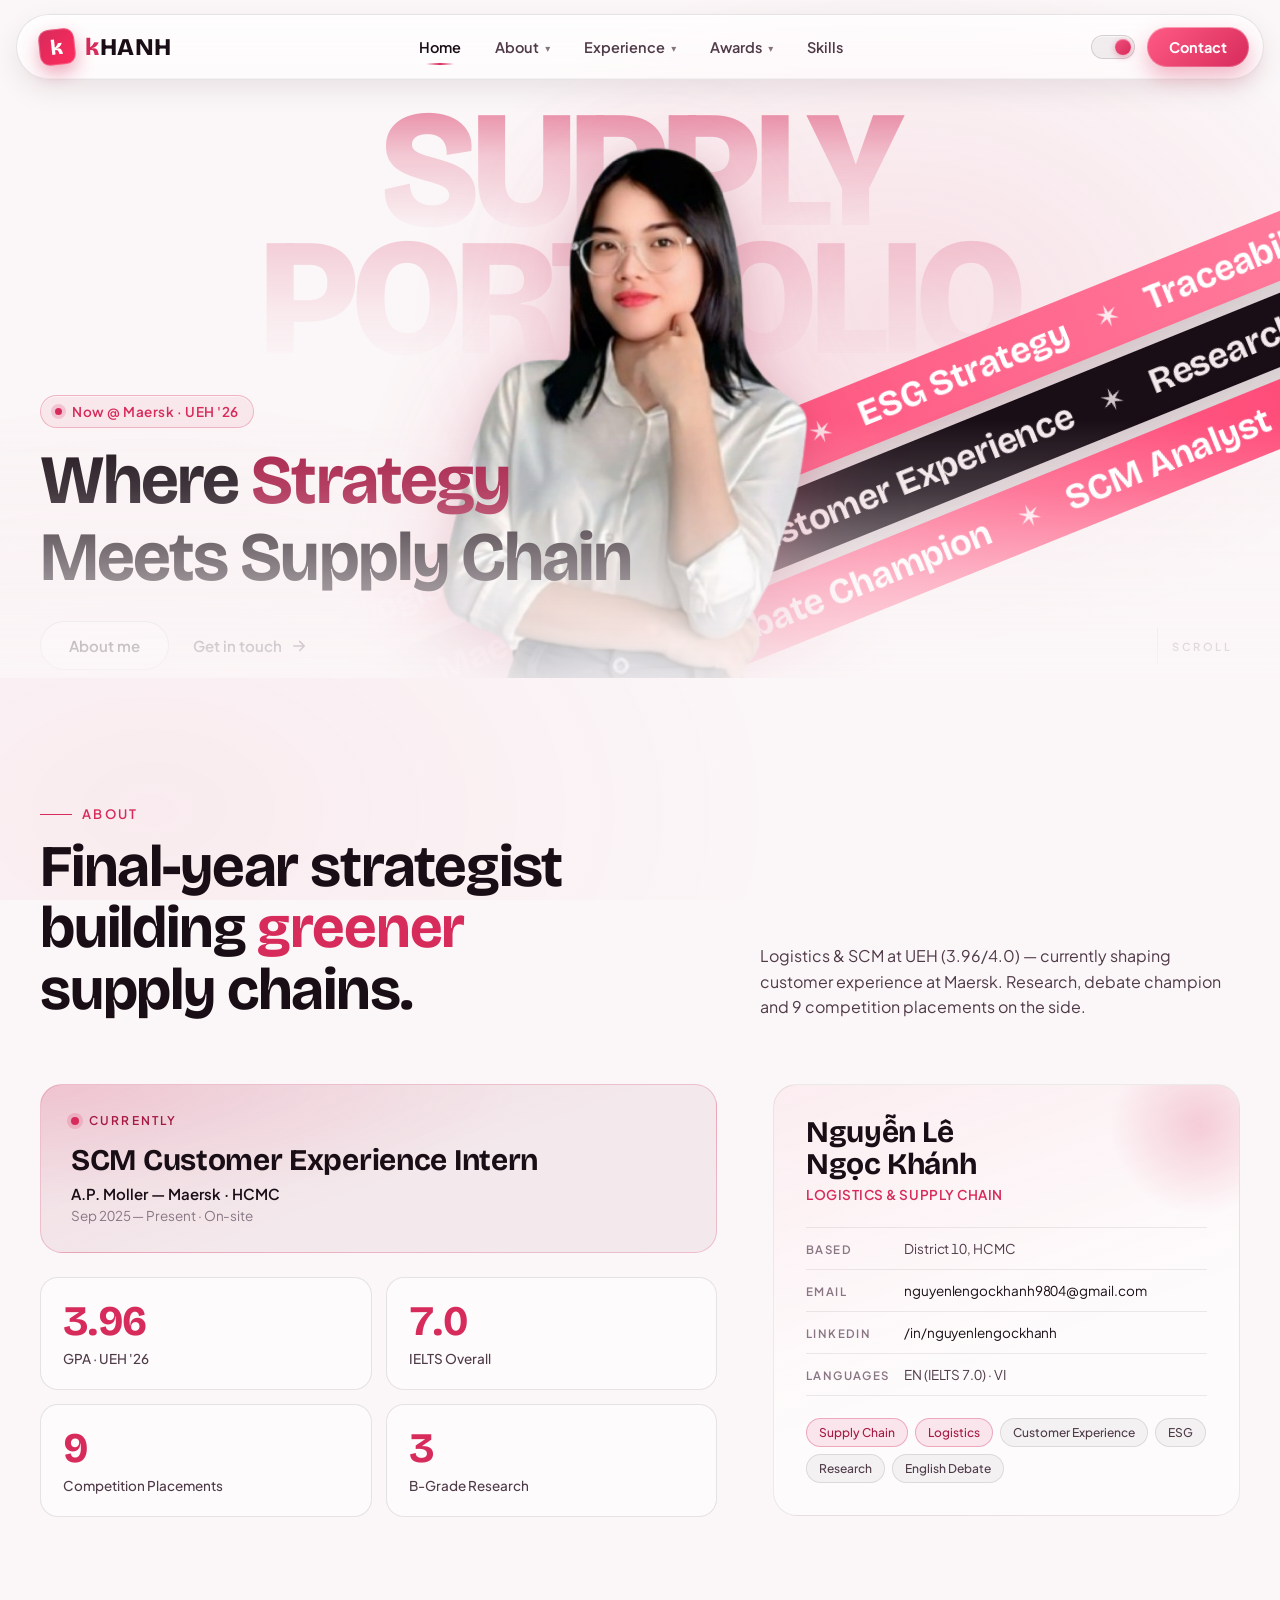
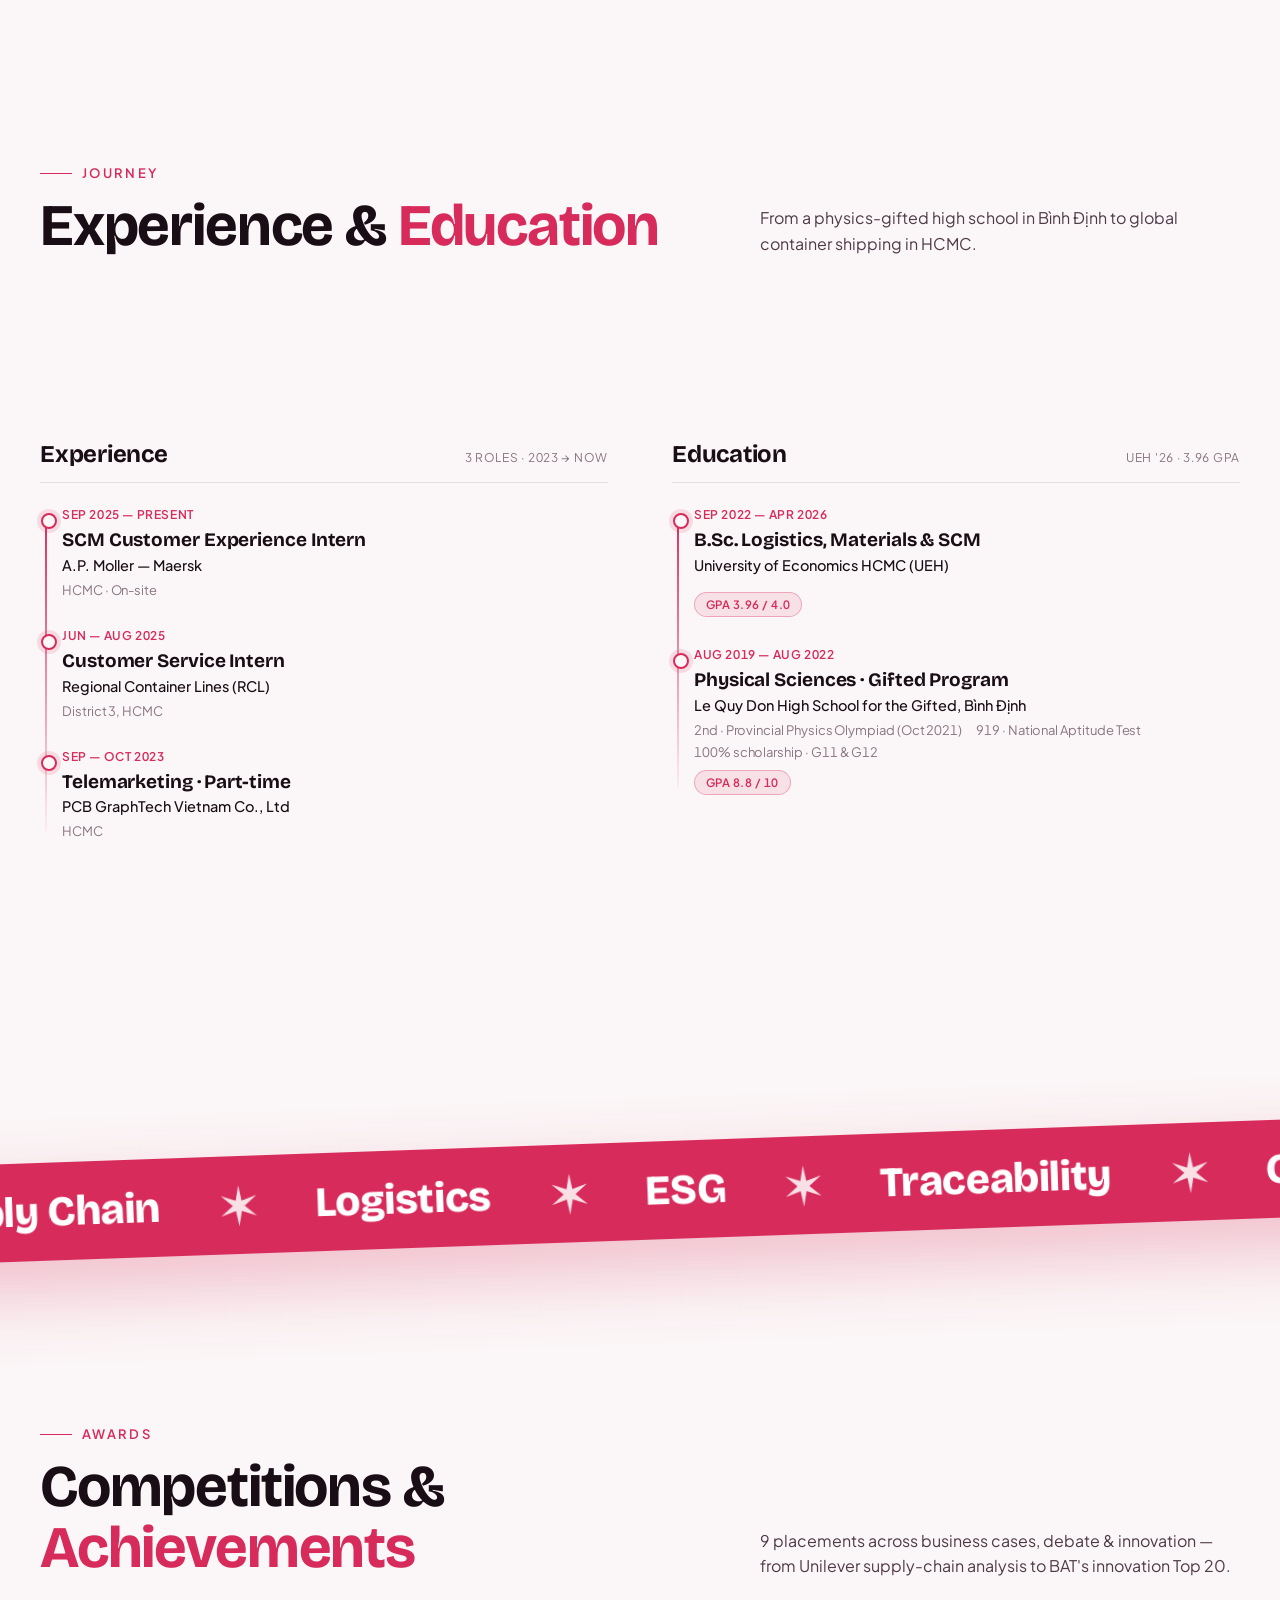
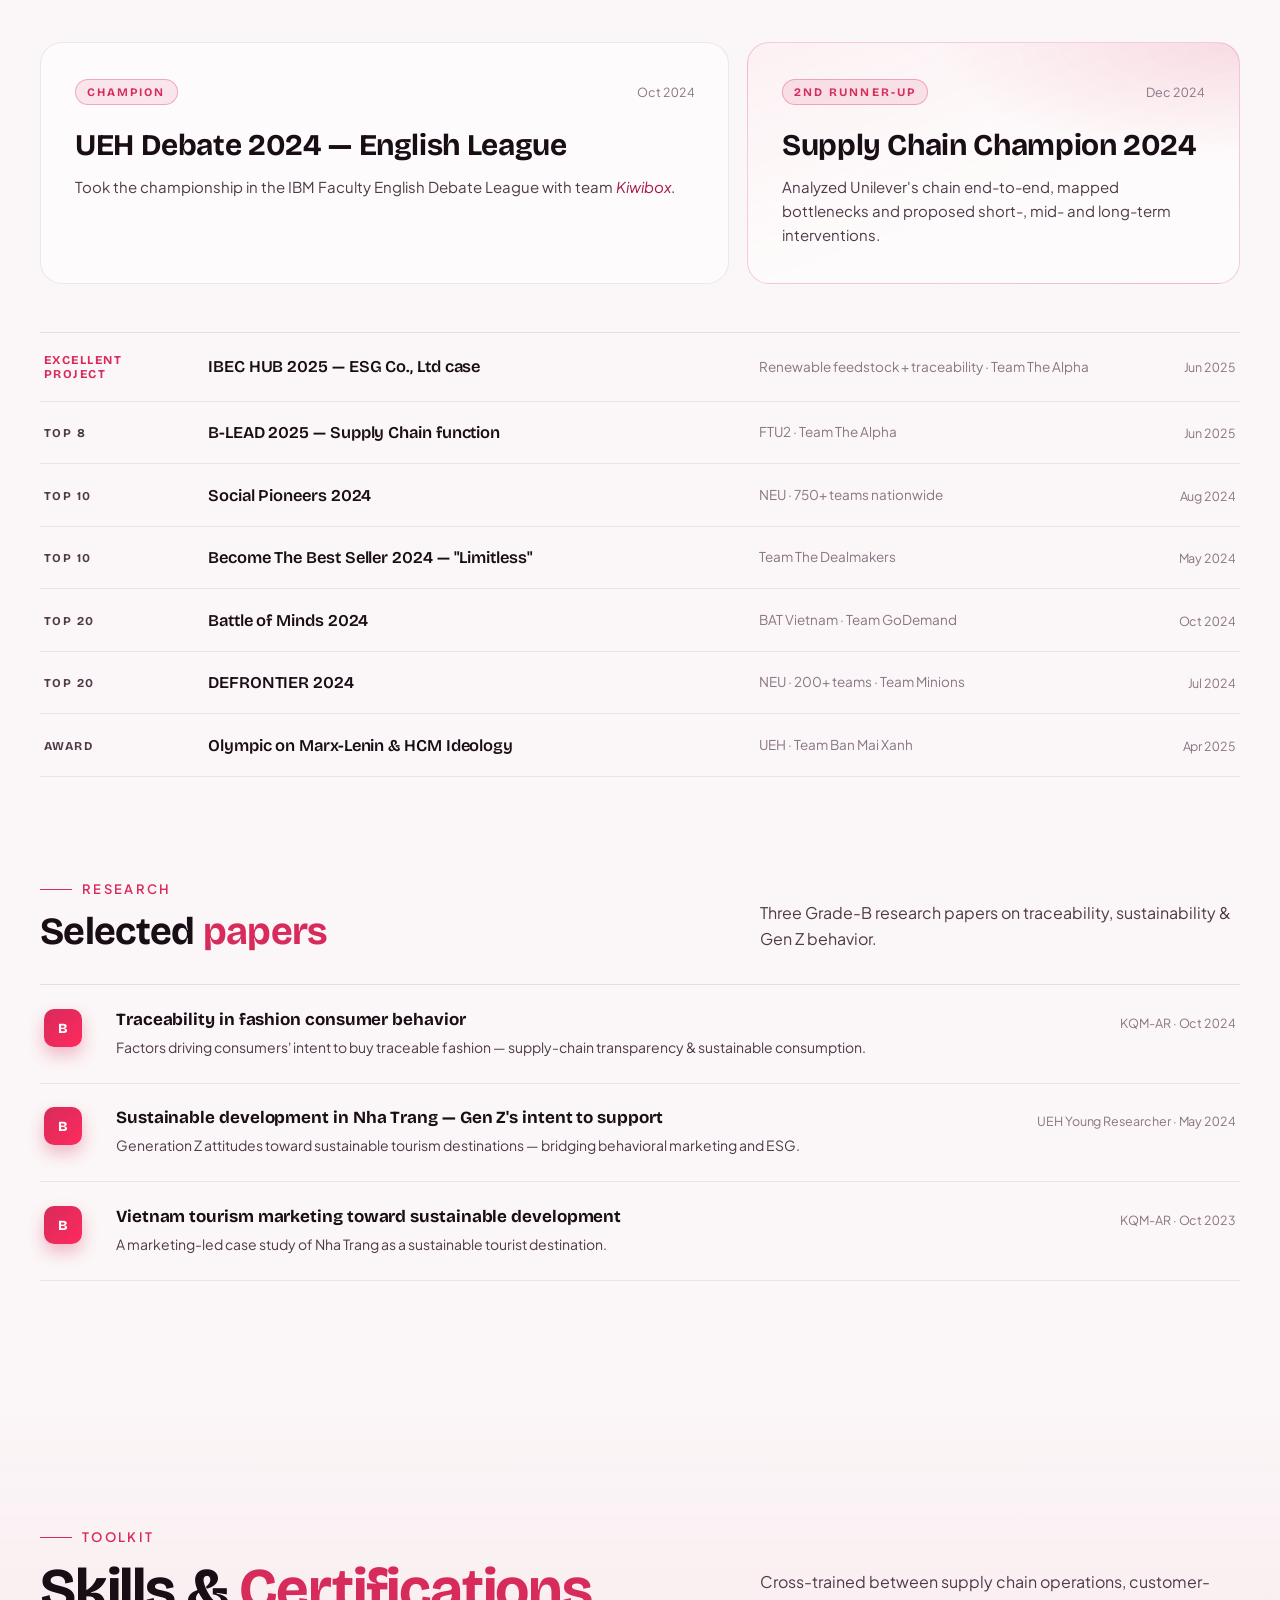
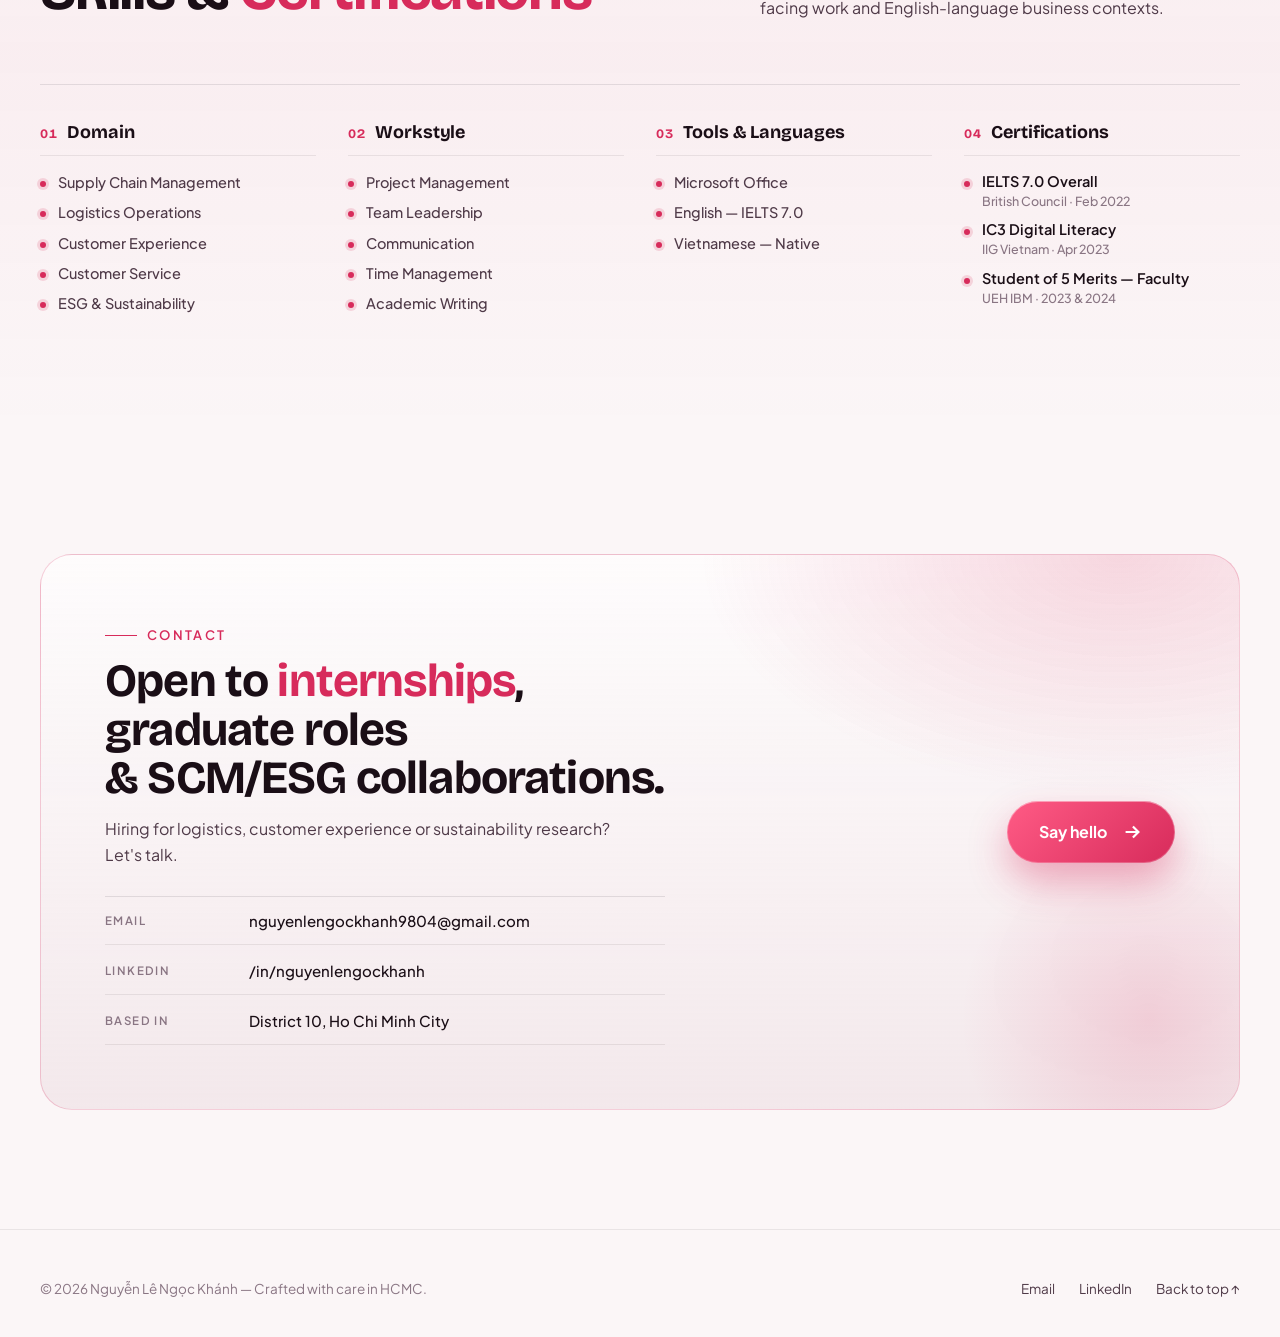
==== index.html @ 8afb098e "rename Portfolio.html to index.html for Vercel" ====
<!doctype html>
<html lang="en">
<head>
  <meta charset="utf-8" />
  <meta name="viewport" content="width=device-width, initial-scale=1" />
  <title>Khanh — Logistics & Supply Chain Portfolio</title>

  <!-- Theme bootstrap — runs before paint to prevent FOUC.
       Reads saved preference, falls back to system. Sets data-theme on <html>. -->
  <script>
    (function () {
      try {
        var t = localStorage.getItem('theme');
        if (t !== 'light' && t !== 'dark') {
          t = window.matchMedia('(prefers-color-scheme: light)').matches ? 'light' : 'dark';
        }
        if (t === 'light') document.documentElement.setAttribute('data-theme', 'light');
      } catch (e) {}
    })();
  </script>

  <!-- Fonts -->
  <link rel="preconnect" href="https://fonts.googleapis.com">
  <link rel="preconnect" href="https://fonts.gstatic.com" crossorigin>
  <link href="https://fonts.googleapis.com/css2?family=Plus+Jakarta+Sans:wght@400;500;600;700;800&family=Bricolage+Grotesque:opsz,wght@12..96,500;12..96,600;12..96,700;12..96,800&family=Caveat:wght@500;700&display=swap" rel="stylesheet">

  <!-- Styles (loaded in cascade order — theme-light last so it wins) -->
  <link rel="stylesheet" href="css/base.css">
  <link rel="stylesheet" href="css/nav.css">
  <link rel="stylesheet" href="css/hero.css">
  <link rel="stylesheet" href="css/sections.css">
  <link rel="stylesheet" href="css/skills.css">
  <link rel="stylesheet" href="css/marquee.css">
  <link rel="stylesheet" href="css/contact.css">
  <link rel="stylesheet" href="css/responsive.css">
  <link rel="stylesheet" href="css/theme-light.css">
</head>
<body>

  <div data-include="partials/nav.html"></div>
  <div data-include="partials/hero.html"></div>
  <div data-include="partials/about.html"></div>
  <div data-include="partials/experience.html"></div>
  <div data-include="partials/marquee.html"></div>
  <div data-include="partials/achievements.html"></div>
  <div data-include="partials/skills.html"></div>
  <div data-include="partials/contact.html"></div>
  <div data-include="partials/footer.html"></div>

  <script src="js/partials-loader.js"></script>
  <script src="js/header-effects.js"></script>
  <script src="js/scroll-reveal.js"></script>
  <script src="js/theme-toggle.js"></script>
</body>
</html>
---- css/base.css ----
:root{
  color-scheme: dark;
  --bg:        #07061a;
  --bg-2:      #0c0a24;
  --bg-3:      #131233;
  --ink:       #ffffff;
  --ink-dim:   #b9b8d3;
  --ink-mute:  #6f6e8f;
  --pink:      #ff4d77;
  --pink-2:    #ff7a99;
  --pink-soft: #ffb1c4;
  --blue:      #3aa8d8;
  --blue-2:    #54c1ec;
  --line:        rgba(255,255,255,0.08);
  --line-soft:   rgba(255,255,255,0.06);
  --line-strong: rgba(255,255,255,0.14);
  --card:      rgba(255,255,255,0.04);
  --card-2:    rgba(255,255,255,0.06);

  /* Pink RGB triplet (used in rgba() for theme-aware glows) */
  --pink-rgb:   255, 77, 119;
  /* Ink RGB triplet (used in rgba() for theme-aware shadows/borders) */
  --ink-rgb:    255, 255, 255;
  --shade-rgb:  7, 6, 26;

  /* Easing curves — strong custom variants per design-eng best practice.
     Built-in CSS easings lack punch; these have intentional weight. */
  --ease-out:    cubic-bezier(.23, 1, .32, 1);     /* responsive UI feedback */
  --ease-in-out: cubic-bezier(.77, 0, .175, 1);    /* on-screen movement */
  --ease-drawer: cubic-bezier(.32, .72, 0, 1);     /* iOS-style drawer */
}

/* ── LIGHT THEME ─────────────────────────────────────────────────────────
   OKLCH-derived: warm cream surface tinted toward the pink hue (rose 12°),
   never #fff. Pink saturates a touch deeper for AA contrast on cream.
   Color strategy: Restrained — neutrals carry the surface, pink is the only
   accent (≤10% area), reserved for emphasis, status, dots, CTAs. */
:root[data-theme="light"]{
  color-scheme: light;
  --bg:        #fbf6f7;   /* oklch(.985 .006 12)  warm cream */
  --bg-2:      #f3e8eb;   /* oklch(.945 .013 12)  pale rose-cream */
  --bg-3:      #ebd9de;   /* oklch(.91  .020 12)  card surface */
  --ink:       #1a0e16;   /* oklch(.18  .025 350) charcoal w/ pink tint */
  --ink-dim:   #4f3a48;   /* oklch(.42  .022 350) */
  --ink-mute:  #897583;   /* oklch(.60  .018 350) */
  --pink:      #d72b5b;   /* oklch(.58  .22  12)  AA on cream */
  --pink-2:    #f0507d;   /* oklch(.68  .18  12) */
  --pink-soft: #a51a44;   /* oklch(.46  .20  12)  for inline em emphasis */
  --blue:      #1f7da6;
  --blue-2:    #2a9bcb;
  --line:        rgba(26,14,22,0.10);
  --line-soft:   rgba(26,14,22,0.06);
  --line-strong: rgba(26,14,22,0.18);
  --card:      rgba(255,255,255,0.55);
  --card-2:    rgba(255,255,255,0.78);
  --pink-rgb:  215, 43, 91;
  --ink-rgb:   26, 14, 22;
  --shade-rgb: 251, 246, 247;
}

*{box-sizing:border-box}
html{scroll-behavior:smooth;scroll-padding-top:96px}
html,body{margin:0;background:var(--bg);color:var(--ink);font-family:'Plus Jakarta Sans',system-ui,sans-serif;-webkit-font-smoothing:antialiased;text-rendering:optimizeLegibility}
body{overflow-x:hidden}
a{color:inherit;text-decoration:none}
img{max-width:100%;display:block}

/* ── UTILITIES ───────────────────────────────────────────────────────── */

/* Tabular numbers — vital for stats, dates, GPAs (no jitter on hover) */
.tabular{font-variant-numeric:tabular-nums;letter-spacing:-.005em}

/* Live status indicator */
.live-dot{
  display:inline-block;width:8px;height:8px;border-radius:50%;
  background:var(--pink);
  box-shadow:0 0 0 4px rgba(var(--pink-rgb),.18);
  animation:live-pulse 1.8s ease-in-out infinite;
  vertical-align:middle;
}
@keyframes live-pulse{
  0%,100%{opacity:1;transform:scale(1)}
  50%    {opacity:.55;transform:scale(.92)}
}

/* Scroll-reveal: single block fades + lifts */
.reveal{
  opacity:0;transform:translateY(28px);
  transition:opacity .8s cubic-bezier(.16,1,.3,1), transform .8s cubic-bezier(.16,1,.3,1);
  will-change:transform,opacity;
}
.reveal.in{opacity:1;transform:translateY(0)}

/* Scroll-reveal: stagger children */
.stagger > *{
  opacity:0;transform:translateY(20px);
  transition:opacity .65s cubic-bezier(.16,1,.3,1), transform .65s cubic-bezier(.16,1,.3,1);
  will-change:transform,opacity;
}
.stagger.in > *{opacity:1;transform:translateY(0)}
.stagger.in > *:nth-child(1){transition-delay:0ms}
.stagger.in > *:nth-child(2){transition-delay:80ms}
.stagger.in > *:nth-child(3){transition-delay:160ms}
.stagger.in > *:nth-child(4){transition-delay:240ms}
.stagger.in > *:nth-child(5){transition-delay:320ms}
.stagger.in > *:nth-child(6){transition-delay:400ms}
.stagger.in > *:nth-child(7){transition-delay:480ms}
.stagger.in > *:nth-child(8){transition-delay:560ms}
.stagger.in > *:nth-child(9){transition-delay:640ms}

@media (prefers-reduced-motion: reduce){
  html{scroll-behavior:auto}
  .reveal,.stagger > *{transition:none;transform:none;opacity:1}
  .live-dot{animation:none}
}

/* Decorative noise + radial glow — theme-aware via --pink-rgb */
body::before{
  content:"";
  position:fixed;inset:0;
  background:
    radial-gradient(700px 500px at 70% 35%, rgba(var(--pink-rgb),.12), transparent 70%);
  pointer-events:none;z-index:0;
  transition:background .4s ease;
}
body::after{
  content:"";
  position:fixed;inset:0;
  background-image:url("data:image/svg+xml;utf8,<svg xmlns='http://www.w3.org/2000/svg' width='180' height='180'><filter id='n'><feTurbulence baseFrequency='0.9' numOctaves='2' stitchTiles='stitch'/><feColorMatrix values='0 0 0 0 1  0 0 0 0 1  0 0 0 0 1  0 0 0 0.5 0'/></filter><rect width='100%' height='100%' filter='url(%23n)' opacity='0.5'/></svg>");
  opacity:.035;mix-blend-mode:overlay;pointer-events:none;z-index:1;
}
:root[data-theme="light"] body::before{
  background:
    radial-gradient(700px 500px at 70% 35%, rgba(var(--pink-rgb),.10), transparent 70%),
    radial-gradient(900px 600px at 12% 90%, rgba(var(--pink-rgb),.05), transparent 70%);
}
:root[data-theme="light"] body::after{ opacity:.022; mix-blend-mode:multiply; }

/* ── VIEW-TRANSITION ─────────────────────────────────────────────────────
   Smooth crossfade when toggling theme on supported browsers. */
::view-transition-old(root),
::view-transition-new(root){
  animation-duration:280ms;
  animation-timing-function:var(--ease-out);
}

.wrap{max-width:1320px;margin:0 auto;padding:0 40px;position:relative;z-index:2}

/* Caveat handwriting */
.handwrite{font-family:'Caveat',cursive;color:var(--blue-2);font-size:24px;font-weight:600}
---- css/nav.css ----
/* ─────────────────────────────────────────────────────────────────────────
   Floating "liquid drop" header
   • Default state: pill nổi cách mép trên, gần full width (max 1320px).
   • Scrolled state (.scrolled): pill co lại thành đảo nhỏ, glass đậm hơn,
     có shadow hồng nhẹ và spring overshoot.
   • Toggle .scrolled bằng IntersectionObserver trong js/header-effects.js.
   ───────────────────────────────────────────────────────────────────────── */

nav.top{
  position:sticky;
  top:14px;
  z-index:50;
  padding:0 16px;
  pointer-events:none;
}

.nav-inner{
  pointer-events:auto;
  display:flex;align-items:center;justify-content:space-between;
  gap:24px;
  max-width:1320px;
  margin:0 auto;
  padding:12px 14px 12px 22px;
  border-radius:999px;

  /* Liquid glass — backdrop blur + inner refraction borders */
  background:linear-gradient(180deg, rgba(11,10,26,0.55), rgba(11,10,26,0.38));
  -webkit-backdrop-filter:blur(20px) saturate(140%);
          backdrop-filter:blur(20px) saturate(140%);
  border:1px solid rgba(255,255,255,0.08);
  box-shadow:
    inset 0 1px 0 rgba(255,255,255,0.07),
    inset 0 -1px 0 rgba(0,0,0,0.18),
    0 10px 30px rgba(0,0,0,0.25);

  /* Spring overshoot cho width — cảm giác giọt nước co lại */
  transition:
    max-width    .7s cubic-bezier(.34, 1.4, .64, 1),
    padding      .55s cubic-bezier(.16, 1, .3, 1),
    background   .4s ease,
    border-color .4s ease,
    box-shadow   .45s cubic-bezier(.16, 1, .3, 1);
  will-change:max-width;
}

/* SCROLLED — co lại thành đảo nhỏ */
nav.top.scrolled{
  top:10px;
}
nav.top.scrolled .nav-inner{
  max-width:760px;
  padding:8px 10px 8px 18px;
  background:linear-gradient(180deg, rgba(11,10,26,0.78), rgba(11,10,26,0.6));
  -webkit-backdrop-filter:blur(28px) saturate(170%);
          backdrop-filter:blur(28px) saturate(170%);
  border-color:rgba(255,255,255,0.12);
  box-shadow:
    inset 0 1px 0 rgba(255,255,255,0.1),
    inset 0 -1px 0 rgba(0,0,0,0.25),
    0 14px 40px rgba(0,0,0,0.4),
    0 4px 18px rgba(255,77,119,0.18);
}

/* ── Brand ──────────────────────────────────────────────────────────── */
.brand{
  display:flex;align-items:center;gap:10px;
  font-family:'Bricolage Grotesque',sans-serif;font-weight:800;font-size:24px;letter-spacing:.5px;
  transition:transform .55s cubic-bezier(.16, 1, .3, 1);
}
.brand-mark{
  width:36px;height:36px;display:grid;place-items:center;border-radius:10px;
  background:linear-gradient(135deg,var(--pink),#ff2a5d);
  box-shadow:0 8px 20px rgba(255,77,119,.45), inset 0 0 0 1px rgba(255,255,255,.18);
  font-family:'Bricolage Grotesque',sans-serif;font-weight:800;color:#fff;font-size:21px;
  transform:rotate(-6deg);
  transition:transform .55s cubic-bezier(.34, 1.4, .64, 1), width .55s cubic-bezier(.16,1,.3,1), height .55s cubic-bezier(.16,1,.3,1);
}
.brand-text{font-family:'Bricolage Grotesque',sans-serif}
.brand-text .lo{color:var(--pink)}

nav.top.scrolled .brand{font-size:21px}
nav.top.scrolled .brand-mark{
  width:30px;height:30px;font-size:18px;border-radius:8px;
  transform:rotate(-12deg);
}

/* ── Nav links ──────────────────────────────────────────────────────── */
.nav-links{
  display:flex;align-items:center;gap:30px;
  font-weight:600;font-size:14.5px;color:var(--ink-dim);
  transition:gap .55s cubic-bezier(.16, 1, .3, 1), opacity .35s ease;
}
.nav-links a{
  position:relative;display:inline-flex;align-items:center;gap:6px;
  padding:6px 2px;
  transition:color .2s;
}
.nav-links a::after{
  content:"";position:absolute;left:0;right:0;bottom:-2px;height:1.5px;
  background:linear-gradient(90deg, transparent, var(--pink), transparent);
  transform:scaleX(0);transform-origin:center;
  transition:transform .35s cubic-bezier(.16, 1, .3, 1);
}
.nav-links a:hover{color:#fff}
.nav-links a:hover::after{transform:scaleX(1)}
.nav-links a.active{color:#fff}
.nav-links a.active::after{transform:scaleX(.6)}
.nav-links .chev{opacity:.7;font-size:10px;margin-top:2px}

nav.top.scrolled .nav-links{gap:22px;font-size:13.5px}

/* ── Right cluster: theme toggle + CTA ──────────────────────────────── */
.nav-end{
  display:flex;align-items:center;gap:12px;
  transition:gap .55s cubic-bezier(.16, 1, .3, 1);
}
nav.top.scrolled .nav-end{ gap:10px }

/* Theme toggle — slim pill, thumb slides on toggle.
   Avoids the sun/moon cliché; reads as a switch first. */
.theme-toggle{
  position:relative;
  width:44px;height:24px;
  border-radius:999px;
  border:0;background:transparent;padding:0;cursor:pointer;
  display:inline-flex;align-items:center;justify-content:center;
  transition:transform 160ms var(--ease-out);
}
.theme-toggle:active{ transform:scale(.94) }
.theme-toggle:focus-visible{ outline:2px solid var(--pink); outline-offset:3px; border-radius:999px }

.theme-toggle-track{
  position:relative;display:block;
  width:100%;height:100%;
  border-radius:999px;
  background:rgba(255,255,255,.08);
  border:1px solid rgba(255,255,255,.14);
  box-shadow:inset 0 1px 0 rgba(255,255,255,.06);
  transition:background 220ms ease, border-color 220ms ease;
}
.theme-toggle-thumb{
  position:absolute;top:50%;left:3px;
  width:16px;height:16px;border-radius:50%;
  background:linear-gradient(135deg, var(--pink-2), var(--pink));
  transform:translateY(-50%);
  box-shadow:
    0 2px 6px rgba(255,77,119,.45),
    inset 0 1px 0 rgba(255,255,255,.35);
  /* Spring overshoot — feels tactile, like a click click, but stays subtle */
  transition:left 260ms cubic-bezier(.34, 1.56, .64, 1),
             background 220ms ease,
             box-shadow 220ms ease;
}
[data-theme="light"] .theme-toggle-track{
  background:rgba(var(--ink-rgb),.06);
  border-color:rgba(var(--ink-rgb),.14);
  box-shadow:inset 0 1px 0 rgba(255,255,255,.6);
}
[data-theme="light"] .theme-toggle-thumb{
  left:calc(100% - 19px);
  box-shadow:
    0 2px 6px rgba(var(--pink-rgb),.40),
    inset 0 1px 0 rgba(255,255,255,.35);
}

/* ── CTA pill ───────────────────────────────────────────────────────── */
.cta{
  background:linear-gradient(135deg,#ff5b85,var(--pink));
  color:#fff;font-weight:700;font-size:14.5px;
  padding:11px 22px;border-radius:999px;
  box-shadow:
    0 10px 24px rgba(255,77,119,.35),
    inset 0 0 0 1px rgba(255,255,255,.2),
    inset 0 1px 0 rgba(255,255,255,.25);
  transition:
    transform .25s cubic-bezier(.16, 1, .3, 1),
    box-shadow .3s ease,
    padding .55s cubic-bezier(.16, 1, .3, 1),
    font-size .55s cubic-bezier(.16, 1, .3, 1);
}
.cta:hover{transform:translateY(-1px);box-shadow:0 14px 32px rgba(255,77,119,.5), inset 0 0 0 1px rgba(255,255,255,.25)}
.cta:active{transform:translateY(0) scale(.98)}

nav.top.scrolled .cta{
  padding:9px 18px;font-size:13.5px;
}
nav.top.scrolled .theme-toggle{ width:40px;height:22px }
nav.top.scrolled .theme-toggle-thumb{ width:14px;height:14px }
[data-theme="light"] nav.top.scrolled .theme-toggle-thumb{ left:calc(100% - 17px) }
---- css/hero.css ----
/* ─────────────────────────────────────────────────────────────────────────
   HERO — orchestrated entry, strong custom easing, craft-grade buttons.
   Tape stack kept (per request); everything else animates in cohesively.
   ───────────────────────────────────────────────────────────────────────── */

.hero{position:relative;min-height:600px;padding:12px 0 0;overflow:hidden}
.hero-stage{position:relative;height:600px}

/* Bottom vignette — dark gradient fades up từ đáy. Sit trên tape (z:5) +
   portrait (z:6), dưới hero-content (z:10). */
.hero::after{
  content:"";
  position:absolute;left:0;right:0;bottom:0;
  height:clamp(160px, 32vh, 260px);
  background:linear-gradient(to top,
    rgba(7,6,26,.78) 0%,
    rgba(7,6,26,.42) 38%,
    rgba(7,6,26,.12) 72%,
    transparent 100%);
  pointer-events:none;z-index:7;
}

/* ─────────────────────────────────────────────────────────────────────────
   LAYER 1 — Ghost background text
   ───────────────────────────────────────────────────────────────────────── */
.ghost-wrap{
  position:absolute;left:0;right:0;top:24px;
  text-align:center;z-index:0;pointer-events:none;user-select:none;
  line-height:.82;
}
.ghost-title{
  display:block;
  font-family:'Bricolage Grotesque',sans-serif;font-weight:800;
  font-size:clamp(88px,13vw,210px);letter-spacing:-.035em;
  background:linear-gradient(180deg, rgba(255,77,119,.7) 0%, rgba(255,77,119,.35) 40%, rgba(255,77,119,.04) 90%);
  -webkit-background-clip:text;background-clip:text;color:transparent;
}
.ghost-title.muted{
  background:linear-gradient(180deg, rgba(255,77,119,.28) 0%, rgba(255,77,119,.08) 60%, rgba(255,77,119,0) 100%);
  -webkit-background-clip:text;background-clip:text;color:transparent;
  margin-top:-.05em;
}

/* ─────────────────────────────────────────────────────────────────────────
   LAYER 2 — Portrait
   ───────────────────────────────────────────────────────────────────────── */
.hero-portrait{
  position:absolute;left:50%;bottom:0;transform:translateX(-50%);
  width:640px;height:600px;z-index:6;pointer-events:none;
}
.portrait-bg{
  position:absolute;inset:auto 0 0 0;height:70%;
  background:radial-gradient(60% 90% at 50% 100%, rgba(255,77,119,.55), transparent 60%);
  filter:blur(20px);
}
.portrait-photo{
  position:absolute;left:50%;bottom:0;
  transform:translateX(-50%);
  width:600px;height:auto;
  object-fit:contain;object-position:bottom center;
  filter:drop-shadow(0 -10px 30px rgba(11,10,26,.45))
         drop-shadow(0 28px 56px rgba(255,77,119,.38));
  pointer-events:none;
}

/* ─────────────────────────────────────────────────────────────────────────
   LAYER 3 — Tape stack (KEPT — only added subtle stage-in)
   ───────────────────────────────────────────────────────────────────────── */
.tape-stack{
  position:absolute;
  right:-220px;top:60px;
  transform:rotate(-22deg);transform-origin:right top;
  display:flex;flex-direction:column;gap:11px;
  pointer-events:none;z-index:5;width:1200px;
  -webkit-mask-image:linear-gradient(to right, transparent 0%, rgba(0,0,0,.15) 14%, #000 32%, #000 100%);
          mask-image:linear-gradient(to right, transparent 0%, rgba(0,0,0,.15) 14%, #000 32%, #000 100%);
}
.tape{
  overflow:hidden;white-space:nowrap;
  padding:11px 0;border-radius:4px;
  font-family:'Bricolage Grotesque',sans-serif;font-weight:700;
  font-size:36px;letter-spacing:-.005em;
  box-shadow:0 12px 32px rgba(0,0,0,.25);
}
.tape-track{
  display:inline-flex;align-items:center;gap:32px;
  /* Constant motion → linear (Emil) */
  animation:tape-scroll 22s linear infinite;
  will-change:transform;
}
.tape-track.rev{animation-direction:reverse;animation-duration:28s}
.tape-track.slow{animation-duration:34s}
.tape-track .ast{font-family:'Plus Jakarta Sans',sans-serif;font-weight:700;font-size:24px;opacity:.85}
.tape-pink{background:linear-gradient(90deg,#ff3d6e,#ff86a4);color:#fff}
.tape-dark{background:#0a0a18;color:#e4e3f3;border:1px solid rgba(255,255,255,.07)}
.tape-grad{background:linear-gradient(90deg,#ff86a4,#ff3d6e);color:#fff}
@keyframes tape-scroll{
  from{transform:translateX(0)}
  to  {transform:translateX(-50%)}
}

/* ─────────────────────────────────────────────────────────────────────────
   LAYER 4 — Hero text content
   ───────────────────────────────────────────────────────────────────────── */
.hero-content{
  position:absolute;left:0;bottom:8px;z-index:10;max-width:680px;
}

/* Eyebrow — live status pill */
.eyebrow{
  display:inline-flex;align-items:center;gap:10px;
  color:var(--pink);font-weight:600;font-size:13.5px;letter-spacing:.04em;
  margin-bottom:18px;
  padding:7px 14px;border-radius:999px;
  background:rgba(255,77,119,.10);
  border:1px solid rgba(255,77,119,.25);
  -webkit-backdrop-filter:blur(6px);backdrop-filter:blur(6px);
  /* Liquid glass inner refraction */
  box-shadow:inset 0 1px 0 rgba(255,255,255,.08);
}
.eyebrow .live-dot{width:7px;height:7px}

/* H1 — curtain reveal: each line clipped, text slides up from below */
.h1{
  font-family:'Bricolage Grotesque',sans-serif;
  font-weight:700;font-size:clamp(40px,5.4vw,82px);
  line-height:1.02;letter-spacing:-.028em;
  color:#fff;margin:0 0 28px;
  text-shadow:0 4px 30px rgba(11,10,26,.6);
  text-wrap:balance;
}
.h1 em{font-style:normal;color:var(--pink-soft)}

.h1-line{
  display:block;
  /* Clip line so curtain reveal works. Padding/margin trick keeps
     descenders (g, p, y) visible without affecting layout rhythm. */
  overflow:hidden;
  padding-block:.08em;
  margin-block:-.08em;
}
.h1-text{display:block}

/* Hero actions — Emil's button principles */
.hero-actions{display:flex;align-items:center;gap:18px;flex-wrap:wrap}

.ghost-btn{
  display:inline-flex;align-items:center;
  border:1.5px solid rgba(255,255,255,.18);
  padding:14px 28px;border-radius:999px;
  font-weight:600;color:#fff;font-size:15px;
  background:rgba(11,10,26,.4);
  -webkit-backdrop-filter:blur(6px);backdrop-filter:blur(6px);
  cursor:pointer;
  /* Specify exact properties — never `all`. UI feedback under 200ms. */
  transition:transform 160ms var(--ease-out),
             border-color 200ms ease,
             color 200ms ease;
}
.ghost-btn:hover{border-color:var(--pink);color:var(--pink)}
.ghost-btn:active{transform:scale(.97)}  /* Emil: 0.95-0.98 subtle press */

.hero-link{
  display:inline-flex;align-items:center;gap:8px;
  color:var(--ink-dim);font-weight:600;font-size:15px;
  padding:14px 6px;
  transition:color 200ms ease, gap 220ms var(--ease-out);
}
.hero-link svg{
  transition:transform 220ms var(--ease-out);
}
.hero-link:hover{color:var(--pink);gap:12px}
.hero-link:hover svg{transform:translateX(4px)}
.hero-link:active{transform:scale(.97)}
.hero-link:active svg{transform:translateX(2px)}

/* ─────────────────────────────────────────────────────────────────────────
   Scroll cue — decorative, bottom-right
   ───────────────────────────────────────────────────────────────────────── */
.scroll-cue{
  position:absolute;right:8px;bottom:14px;z-index:9;
  display:inline-flex;align-items:center;gap:14px;
  color:var(--ink-mute);
  font-size:11px;letter-spacing:.22em;text-transform:uppercase;font-weight:600;
  transition:color 200ms ease;
}
.scroll-cue:hover{color:var(--pink)}
.scroll-cue-track{
  position:relative;display:block;
  width:1.5px;height:36px;border-radius:2px;
  background:rgba(255,255,255,.14);overflow:hidden;
}
.scroll-cue-thumb{
  position:absolute;left:0;width:100%;height:14px;top:-14px;
  background:var(--pink);border-radius:2px;
  /* Constant decorative motion → linear; reset cleanly */
  animation:scroll-cue-fall 2s var(--ease-in-out) infinite;
}
@keyframes scroll-cue-fall{
  0%   {transform:translateY(0)}
  100% {transform:translateY(50px)} /* track height + thumb height + gap */
}

/* ─────────────────────────────────────────────────────────────────────────
   ENTRY CHOREOGRAPHY (page-load, one-shot, gated by reduced-motion)
   ───────────────────────────────────────────────────────────────────────── */
@media (prefers-reduced-motion: no-preference){

  /* Background layers — fade gently while content arrives */
  .ghost-wrap{
    animation:ghost-rise 1300ms var(--ease-out) both;
  }
  .tape-stack{
    animation:tape-stack-in 900ms var(--ease-out) 80ms both;
  }
  .portrait-photo{
    animation:portrait-rise 1100ms var(--ease-drawer) 180ms both;
  }

  /* H1 curtain reveal — text slides up from below clipped line */
  .h1-text{
    animation:h1-text-rise 900ms var(--ease-out) both;
    animation-delay:calc(var(--i, 0) * 80ms + 220ms);
  }

  /* Generic stagger riser — eyebrow, actions, scroll cue */
  .hero-anim{
    animation:hero-rise 700ms var(--ease-out) both;
    animation-delay:calc(var(--i, 0) * 80ms + 100ms);
  }
}

@keyframes ghost-rise{
  from{opacity:0;transform:translateY(28px) scale(.97)}
  to  {opacity:1;transform:translateY(0)    scale(1)}
}
@keyframes tape-stack-in{
  /* opacity-only — preserves the static rotate(-22deg) transform */
  from{opacity:0}
  to  {opacity:1}
}
@keyframes portrait-rise{
  /* Preserves translateX(-50%) at every keyframe so centering survives */
  from{opacity:0;transform:translateX(-50%) translateY(22px) scale(.97)}
  to  {opacity:1;transform:translateX(-50%) translateY(0)    scale(1)}
}
@keyframes h1-text-rise{
  /* Curtain — Emil "never animate from scale(0)"; this is a translate,
     starts visible-but-displaced (105% below), settles to 0 */
  from{transform:translateY(105%)}
  to  {transform:translateY(0)}
}
@keyframes hero-rise{
  from{opacity:0;transform:translateY(14px)}
  to  {opacity:1;transform:translateY(0)}
}

/* Reduced motion — skip translation/scale, keep elements visible */
@media (prefers-reduced-motion: reduce){
  .scroll-cue-thumb{animation:none;transform:translateY(18px)}
}
---- css/sections.css ----
/* ─────────────────────────────────────────────────────────────────────────
   SECTION SHELL
   ───────────────────────────────────────────────────────────────────────── */
section{position:relative;z-index:2;padding:120px 0}
.sec-head{display:flex;align-items:end;justify-content:space-between;gap:40px;margin-bottom:64px}
.sec-tag{
  display:inline-flex;align-items:center;gap:10px;
  color:var(--pink);font-weight:600;font-size:13px;letter-spacing:.18em;text-transform:uppercase;
}
.sec-tag::before{content:"";width:32px;height:1.5px;background:var(--pink)}
.sec-title{
  font-family:'Bricolage Grotesque',sans-serif;font-weight:700;
  font-size:clamp(36px,4.6vw,64px);line-height:1.04;letter-spacing:-.02em;margin:14px 0 0;
  text-wrap:balance;
}
.sec-title em{font-style:normal;color:var(--pink)}
.sec-sub{color:var(--ink-dim);max-width:480px;font-size:16px;line-height:1.6;margin:0;text-wrap:pretty}

/* ─────────────────────────────────────────────────────────────────────────
   ABOUT — split asymmetric grid: status + stats vs identity card
   ───────────────────────────────────────────────────────────────────────── */
.about-grid{display:grid;grid-template-columns:minmax(0,1.45fr) minmax(0,1fr);gap:56px;align-items:start}
.about-main{display:flex;flex-direction:column;gap:24px}

/* Status card — "Currently @ Maersk" hero block */
.status-card{
  position:relative;overflow:hidden;
  background:
    radial-gradient(800px 200px at 0% 0%, rgba(255,77,119,.18), transparent 60%),
    linear-gradient(160deg, rgba(255,77,119,.10), rgba(255,77,119,0) 55%), var(--bg-2);
  border:1px solid rgba(255,77,119,.22);
  border-radius:22px;padding:28px 30px;
}
.status-card header{
  display:flex;align-items:center;gap:10px;
  color:var(--pink-soft);font-size:12px;font-weight:600;
  letter-spacing:.18em;text-transform:uppercase;margin-bottom:14px;
}
.status-label{color:inherit}
.status-h{
  font-family:'Bricolage Grotesque',sans-serif;font-weight:700;
  font-size:clamp(22px,2.4vw,30px);line-height:1.2;letter-spacing:-.01em;
  margin:0 0 6px;
}
.status-org{color:var(--ink);font-weight:600;font-size:15px;margin:0 0 4px}
.status-meta{color:var(--ink-mute);font-size:13.5px;margin:0}

/* Stats — 2x2 tiles with tabular nums */
.stats{display:grid;grid-template-columns:repeat(2,1fr);gap:14px}
.stat{
  background:var(--card);border:1px solid var(--line);border-radius:18px;
  padding:22px 22px;position:relative;overflow:hidden;
  transition:transform .25s cubic-bezier(.16,1,.3,1), border-color .25s, background .25s;
}
.stat:hover{transform:translateY(-3px);border-color:rgba(255,77,119,.32);background:var(--card-2)}
.stat .num{font-family:'Bricolage Grotesque',sans-serif;font-weight:700;font-size:42px;line-height:1;color:var(--pink)}
.stat .lbl{margin-top:8px;color:var(--ink-dim);font-size:13.5px;font-weight:500}

/* Identity card — minimal key-value rows + chips */
.about-card{
  position:relative;overflow:hidden;
  background:linear-gradient(160deg, rgba(255,77,119,.10), rgba(255,77,119,.02) 60%), var(--bg-2);
  border:1px solid rgba(255,255,255,.08);
  border-radius:24px;padding:32px;
}
.about-card::after{
  content:"";position:absolute;right:-50px;top:-50px;width:180px;height:180px;border-radius:50%;
  background:radial-gradient(circle,rgba(255,77,119,.28),transparent 70%);
  pointer-events:none;
}
.id-name{font-family:'Bricolage Grotesque',sans-serif;font-weight:700;font-size:30px;letter-spacing:-.012em;line-height:1.05}
.id-role{color:var(--pink);font-weight:600;font-size:13.5px;letter-spacing:.04em;margin:6px 0 24px;text-transform:uppercase}

.id-rows{list-style:none;margin:0 0 22px;padding:0;border-top:1px solid rgba(255,255,255,.07)}
.id-rows li{
  display:flex;align-items:baseline;gap:14px;
  padding:12px 0;
  border-bottom:1px solid rgba(255,255,255,.07);
  font-size:13.5px;color:var(--ink-dim);
}
.id-key{
  flex-shrink:0;width:84px;
  color:var(--ink-mute);font-size:11.5px;font-weight:600;
  letter-spacing:.12em;text-transform:uppercase;
}
.id-rows a{color:var(--ink);transition:color .2s}
.id-rows a:hover{color:var(--pink)}

.chips{display:flex;flex-wrap:wrap;gap:7px}
.chip{
  padding:6px 12px;border-radius:999px;font-size:12px;font-weight:500;
  background:rgba(255,255,255,.05);border:1px solid rgba(255,255,255,.08);color:var(--ink-dim);
}
.chip.pink{background:rgba(255,77,119,.13);border-color:rgba(255,77,119,.3);color:var(--pink-soft)}

/* ─────────────────────────────────────────────────────────────────────────
   EXPERIENCE & EDUCATION — twin tracks
   ───────────────────────────────────────────────────────────────────────── */
.two-col{display:grid;grid-template-columns:1fr 1fr;gap:64px}
.track{display:flex;flex-direction:column;gap:24px}
.col-title{
  display:flex;align-items:baseline;justify-content:space-between;gap:14px;
  margin:0;padding-bottom:14px;border-bottom:1px solid rgba(255,255,255,.08);
}
.col-title h3{font-family:'Bricolage Grotesque',sans-serif;font-size:24px;font-weight:700;margin:0;letter-spacing:-.01em}
.col-meta{color:var(--ink-mute);font-size:12px;letter-spacing:.06em;text-transform:uppercase}

.timeline{list-style:none;margin:0;padding:0 0 0 22px;position:relative}
.timeline::before{
  content:"";position:absolute;left:5px;top:8px;bottom:8px;width:1.5px;
  background:linear-gradient(180deg,var(--pink),rgba(255,77,119,.05));
}
.t-item{position:relative;padding:0 0 30px}
.t-item:last-child{padding-bottom:0}
.t-item::before{
  content:"";position:absolute;left:-21px;top:6px;width:12px;height:12px;border-radius:50%;
  background:var(--bg);border:2px solid var(--pink);
  box-shadow:0 0 0 4px rgba(255,77,119,.13);
}
.t-when{color:var(--pink);font-size:12px;font-weight:600;letter-spacing:.05em;margin-bottom:6px;text-transform:uppercase}
.t-title{font-family:'Bricolage Grotesque',sans-serif;font-size:19px;font-weight:700;line-height:1.25;margin:0 0 4px;letter-spacing:-.005em}
.t-org{color:var(--ink);font-size:14.5px;font-weight:500;margin-bottom:8px}
.t-meta{margin:6px 0 0;padding:0;list-style:none;display:flex;flex-wrap:wrap;gap:6px 14px;color:var(--ink-mute);font-size:13px}
.t-meta li,.t-meta span{display:inline-flex;align-items:center}
.gpa-pill{
  display:inline-block;margin-top:10px;padding:4px 11px;border-radius:999px;
  background:rgba(255,77,119,.13);color:var(--pink);font-weight:600;font-size:11.5px;
  border:1px solid rgba(255,77,119,.28);letter-spacing:.04em;
}

/* ─────────────────────────────────────────────────────────────────────────
   ACHIEVEMENTS — 2 featured (bento) + compact list
   ───────────────────────────────────────────────────────────────────────── */
.ach-featured{
  display:grid;grid-template-columns:minmax(0,1.4fr) minmax(0,1fr);
  gap:18px;
}
.ach-hero{
  position:relative;overflow:hidden;
  background:var(--card);border:1px solid var(--line);
  border-radius:22px;padding:36px 34px;
  transition:transform .35s cubic-bezier(.16,1,.3,1), border-color .35s;
}
.ach-hero.alt{
  background:
    radial-gradient(500px 200px at 100% 0%, rgba(255,77,119,.16), transparent 60%),
    linear-gradient(160deg, rgba(255,77,119,.06), rgba(255,77,119,0) 60%), var(--bg-2);
  border-color:rgba(255,77,119,.22);
}
.ach-hero::before{
  content:"";position:absolute;inset:-1px;border-radius:inherit;
  background:linear-gradient(135deg, transparent 30%, rgba(255,77,119,.45), transparent 70%);
  -webkit-mask:linear-gradient(#000 0 0) content-box, linear-gradient(#000 0 0);
  -webkit-mask-composite:xor; mask-composite:exclude;
  padding:1px;opacity:0;transition:opacity .35s;pointer-events:none;
}
.ach-hero:hover{transform:translateY(-4px);border-color:rgba(255,77,119,.32)}
.ach-hero:hover::before{opacity:1}
.ach-hero-meta{display:flex;align-items:center;justify-content:space-between;gap:14px;margin-bottom:22px}
.ach-trophy{
  font-family:'Bricolage Grotesque',sans-serif;font-weight:700;font-size:11.5px;
  letter-spacing:.18em;text-transform:uppercase;color:var(--pink);
  padding:5px 11px;border-radius:999px;
  background:rgba(255,77,119,.13);border:1px solid rgba(255,77,119,.32);
}
.ach-year{color:var(--ink-mute);font-size:12.5px}
.ach-hero h3{
  font-family:'Bricolage Grotesque',sans-serif;font-weight:700;
  font-size:clamp(22px,2.4vw,30px);line-height:1.2;letter-spacing:-.012em;margin:0 0 12px;
}
.ach-hero p{color:var(--ink-dim);font-size:15px;line-height:1.6;margin:0}
.ach-hero p em{font-style:italic;color:var(--pink-soft)}

/* Compact list rows */
.ach-list{
  list-style:none;margin:48px 0 0;padding:0;
  border-top:1px solid rgba(255,255,255,.07);
}
.ach-row{
  display:grid;
  grid-template-columns:140px minmax(0,1.6fr) minmax(0,1.1fr) 90px;
  align-items:center;gap:24px;
  padding:20px 4px;
  border-bottom:1px solid rgba(255,255,255,.07);
  transition:background .3s, transform .3s cubic-bezier(.16,1,.3,1);
}
.ach-row:hover{
  background:linear-gradient(90deg, rgba(255,77,119,.06), transparent 80%);
  transform:translateX(6px);
}
.ach-rank{
  font-family:'Bricolage Grotesque',sans-serif;font-weight:700;
  font-size:12px;letter-spacing:.12em;text-transform:uppercase;color:var(--ink-dim);
}
.ach-rank.pink{color:var(--pink)}
.ach-name{
  font-family:'Bricolage Grotesque',sans-serif;font-weight:600;
  font-size:16.5px;color:#fff;letter-spacing:-.005em;line-height:1.3;
}
.ach-host{color:var(--ink-mute);font-size:13.5px;line-height:1.4}
.ach-when{color:var(--ink-mute);font-size:12.5px;text-align:right}

/* ─────────────────────────────────────────────────────────────────────────
   RESEARCH — wide-row list
   ───────────────────────────────────────────────────────────────────────── */
.research-wrap{margin-top:96px}
.research-head{display:flex;align-items:end;justify-content:space-between;gap:40px;margin-bottom:32px}
.research-title{
  font-family:'Bricolage Grotesque',sans-serif;font-weight:700;
  font-size:clamp(28px,3vw,44px);line-height:1.05;letter-spacing:-.018em;margin:14px 0 0;
}
.research-title em{font-style:normal;color:var(--pink)}

.research-list{
  list-style:none;margin:0;padding:0;
  border-top:1px solid rgba(255,255,255,.07);
}
.research-row{
  display:grid;
  grid-template-columns:48px minmax(0,1fr) 200px;
  align-items:start;gap:24px;
  padding:24px 4px;
  border-bottom:1px solid rgba(255,255,255,.07);
  transition:background .3s, transform .3s cubic-bezier(.16,1,.3,1);
}
.research-row:hover{
  background:linear-gradient(90deg, rgba(255,77,119,.05), transparent 80%);
  transform:translateX(6px);
}
.r-grade{
  width:38px;height:38px;border-radius:10px;
  display:grid;place-items:center;
  background:linear-gradient(135deg,var(--pink),#ff2a5d);
  color:#fff;font-family:'Bricolage Grotesque',sans-serif;font-weight:800;font-size:14px;
  box-shadow:0 8px 18px rgba(255,77,119,.35);
}
.r-body h4{
  font-family:'Bricolage Grotesque',sans-serif;font-weight:700;
  font-size:17px;line-height:1.3;letter-spacing:-.005em;margin:0 0 6px;color:#fff;
}
.r-body p{color:var(--ink-dim);font-size:14px;line-height:1.55;margin:0}
.r-meta{color:var(--ink-mute);font-size:12.5px;text-align:right;padding-top:6px}
---- css/skills.css ----
.skills{
  background:linear-gradient(180deg, transparent, rgba(255,77,119,.04) 40%, transparent);
}

/* 4-col grouped skill columns — divider style, no card boxes (DENSITY 4) */
.skill-groups{
  display:grid;grid-template-columns:repeat(4,minmax(0,1fr));
  gap:32px;margin-top:24px;
  border-top:1px solid rgba(255,255,255,.07);
  padding-top:36px;
}
.skill-col{
  display:flex;flex-direction:column;gap:16px;
}
.skill-col header{
  display:flex;align-items:baseline;gap:10px;
  padding-bottom:12px;border-bottom:1px solid rgba(255,255,255,.06);
}
.skill-num{
  font-family:'Bricolage Grotesque',sans-serif;font-weight:700;font-size:13px;
  color:var(--pink);letter-spacing:.04em;
}
.skill-h{
  font-family:'Bricolage Grotesque',sans-serif;font-weight:700;
  font-size:18px;letter-spacing:-.005em;margin:0;color:#fff;
}
.skill-col ul{list-style:none;margin:0;padding:0;display:flex;flex-direction:column;gap:10px}
.skill-col ul li{
  position:relative;padding-left:18px;
  color:var(--ink-dim);font-size:14.5px;font-weight:500;line-height:1.4;
  transition:color .2s, transform .2s cubic-bezier(.16,1,.3,1);
}
.skill-col ul li::before{
  content:"";position:absolute;left:0;top:.62em;
  width:6px;height:6px;border-radius:50%;
  background:var(--pink);box-shadow:0 0 0 3px rgba(255,77,119,.16);
}
.skill-col ul li:hover{color:#fff;transform:translateX(3px)}

/* Cert list — same column style with 2-line format */
.cert-list li{display:flex;flex-direction:column;gap:2px;padding-left:18px}
.cert-list li b{font-weight:600;color:#fff;font-size:14.5px;line-height:1.3}
.cert-list li i{font-style:normal;color:var(--ink-mute);font-size:12.5px}
---- css/marquee.css ----
.marquee{
  background:var(--pink);
  transform:rotate(-2deg) translateY(2px);
  margin:60px -100px;padding:22px 0;overflow:hidden;white-space:nowrap;
  box-shadow:0 30px 80px rgba(255,77,119,.35);
  position:relative;z-index:3;
}
.marquee-track{display:inline-flex;gap:60px;animation:scroll 30s linear infinite;font-family:'Bricolage Grotesque',sans-serif;font-weight:800;font-size:42px;color:#fff;align-items:center;letter-spacing:-.01em}
.marquee-track .star{font-family:'Plus Jakarta Sans';font-weight:700;opacity:.85}
@keyframes scroll{from{transform:translateX(0)}to{transform:translateX(-50%)}}
---- css/contact.css ----
.contact{padding-bottom:120px}
.contact-card{
  position:relative;overflow:hidden;
  background:
    radial-gradient(700px 400px at 90% 0%, rgba(255,77,119,.22), transparent 60%),
    linear-gradient(180deg, var(--bg-2), #0a0918);
  border:1px solid rgba(255,77,119,.18);
  border-radius:32px;padding:64px 64px;
}
.contact-card::before{
  content:"";position:absolute;right:-100px;bottom:-100px;width:380px;height:380px;border-radius:50%;
  background:radial-gradient(circle,rgba(255,77,119,.18),transparent 70%);
  pointer-events:none;
}
.contact-grid{display:grid;grid-template-columns:1fr auto;gap:48px;align-items:center;position:relative;z-index:2}
.contact-copy{max-width:560px}
.contact-h{
  font-family:'Bricolage Grotesque',sans-serif;font-weight:700;
  font-size:clamp(32px,3.6vw,52px);line-height:1.05;
  letter-spacing:-.018em;margin:14px 0 14px;
  text-wrap:balance;
}
.contact-h em{font-style:normal;color:var(--pink)}
.contact-p{color:var(--ink-dim);font-size:16px;line-height:1.6;margin:0 0 28px;max-width:520px}

.contact-info{
  list-style:none;margin:0;padding:0;
  display:flex;flex-direction:column;gap:2px;
  border-top:1px solid rgba(255,255,255,.07);
}
.contact-info li{border-bottom:1px solid rgba(255,255,255,.07)}
.ci-item{
  display:grid;grid-template-columns:120px 1fr;align-items:center;gap:24px;
  padding:14px 0;
  font-size:15px;color:var(--ink);font-weight:500;
  transition:color .2s, transform .2s cubic-bezier(.16,1,.3,1);
}
a.ci-item:hover{color:var(--pink);transform:translateX(4px)}
.ci-item small{
  display:block;color:var(--ink-mute);font-size:11.5px;font-weight:600;
  text-transform:uppercase;letter-spacing:.12em;
}
.ci-item.static{cursor:default}

.big-cta{
  display:inline-flex;align-items:center;gap:14px;padding:20px 32px;
  background:linear-gradient(135deg,#ff5b85,var(--pink));border-radius:999px;color:#fff;font-weight:700;font-size:16px;
  box-shadow:
    0 18px 44px rgba(255,77,119,.4),
    inset 0 0 0 1px rgba(255,255,255,.18),
    inset 0 1px 0 rgba(255,255,255,.22);
  transition:transform .25s cubic-bezier(.16,1,.3,1), box-shadow .25s;
}
.big-cta:hover{transform:translateY(-2px);box-shadow:0 22px 56px rgba(255,77,119,.55), inset 0 0 0 1px rgba(255,255,255,.25)}
.big-cta:active{transform:translateY(0) scale(.98)}

/* ── FOOTER ──────────────────────────────────────────────────────────── */
footer{padding:50px 0 40px;border-top:1px solid rgba(255,255,255,.05);color:var(--ink-mute);font-size:13.5px}
.foot{display:flex;justify-content:space-between;align-items:center;gap:20px}
.foot a{color:var(--ink-dim);transition:color .2s}
.foot a:hover{color:var(--pink)}
---- css/responsive.css ----
/* ─────────────────────────────────────────────────────────────────────────
   Responsive — collapses asymmetric grids to single column below md.
   ───────────────────────────────────────────────────────────────────────── */

@media (max-width:1100px){
  /* Nav */
  .nav-links{display:none}
  nav.top.scrolled .nav-inner{max-width:480px}

  /* Hero */
  .hero{min-height:0;padding:8px 0 0}
  .hero-stage{height:540px}
  .scroll-cue{display:none}
  .ghost-wrap{top:20px}
  .ghost-title{font-size:clamp(64px,14vw,124px)}
  .hero-portrait{width:520px;height:540px}
  .portrait-photo{width:500px}
  .arrow-back{display:none}
  .tape-stack{
    right:-200px;top:50px;width:1200px;
    transform:rotate(-18deg);transform-origin:right top;
  }
  .tape{font-size:26px;padding:8px 0}
  .tape-track{gap:22px}
  .tape-track .ast{font-size:18px}
  .squiggle{right:0;bottom:30px;width:200px;height:120px;opacity:.85}
  .hero-content{position:relative;bottom:auto;padding-top:24px}
  .h1{font-size:clamp(34px,7vw,52px)}

  /* Sections */
  section{padding:88px 0}
  .sec-head{flex-direction:column;align-items:flex-start;gap:18px;margin-bottom:48px}
  .about-grid,.two-col,.contact-grid{grid-template-columns:1fr;gap:36px}
  .ach-featured{grid-template-columns:1fr;gap:14px}
  .skill-groups{grid-template-columns:repeat(2,minmax(0,1fr));gap:32px 28px}
  .research-head{flex-direction:column;align-items:flex-start;gap:14px}

  /* Achievement rows reflow: name + host stacked, rank+when on one line */
  .ach-row{
    grid-template-columns:1fr auto;
    grid-template-areas:
      "rank  when"
      "name  name"
      "host  host";
    gap:6px 12px;padding:18px 4px;
  }
  .ach-rank{grid-area:rank}
  .ach-when{grid-area:when}
  .ach-name{grid-area:name;font-size:16px}
  .ach-host{grid-area:host}

  .research-row{
    grid-template-columns:38px 1fr;
    grid-template-areas:
      "grade body"
      ".     meta";
    gap:8px 16px;
  }
  .r-grade{grid-area:grade}
  .r-body{grid-area:body}
  .r-meta{grid-area:meta;text-align:left;padding-top:4px}

  .contact-card{padding:48px 32px}
  .big-cta{padding:18px 28px;font-size:15px}
  .marquee{margin:40px -60px}
}

@media (max-width:720px){
  /* Nav */
  nav.top{top:8px;padding:0 10px}
  .nav-inner{padding:9px 8px 9px 14px;gap:14px}
  nav.top.scrolled{top:6px}
  nav.top.scrolled .nav-inner{max-width:360px;padding:7px 8px 7px 12px}
  .cta{padding:9px 16px;font-size:13px}
  nav.top.scrolled .cta{padding:8px 14px;font-size:12.5px}

  /* Hero */
  .hero{padding-bottom:0}
  .hero-stage{height:auto;display:flex;flex-direction:column;gap:24px}
  .hero-portrait{position:relative;left:auto;bottom:auto;transform:none;margin:0 auto;width:340px;height:380px}
  .portrait-photo{width:340px}
  .tape-stack{right:-100px;top:40px;width:900px}
  .tape{font-size:20px}
  .ghost-wrap{top:6px}
  .ghost-title{font-size:64px}
  .hero-content{padding-top:0}
  .squiggle{display:none}

  /* Sections — denser */
  section{padding:72px 0}
  .stats{grid-template-columns:1fr;gap:10px}
  .skill-groups{grid-template-columns:1fr;gap:28px}
  .status-card,.about-card{padding:24px}
  .ach-hero{padding:28px 24px}
  .id-key{width:72px}
}

@media (max-width:640px){
  .wrap{padding:0 22px}
  .marquee{margin:40px -50px}
  .stat .num{font-size:34px}
  .contact-card{padding:36px 22px;border-radius:24px}
  .ci-item{grid-template-columns:90px 1fr;gap:12px;font-size:14px}
}
---- css/theme-light.css ----
/* ─────────────────────────────────────────────────────────────────────────
   LIGHT THEME — component overrides
   Activated when html[data-theme="light"]. Most colors flow from the root
   variables in base.css (var(--bg), var(--ink), var(--pink)…). This file
   only handles places that hard-coded white or dark rgba() values.

   Color strategy: Restrained — neutrals (warm cream tinted toward rose 12°)
   carry the surface; pink is the only accent, ≤10% of the page area, used
   for live status, links, CTAs, dots, and section tags. No #fff anywhere.
   ───────────────────────────────────────────────────────────────────────── */

/* ── NAV — light liquid-glass ─────────────────────────────────────────── */
[data-theme="light"] .nav-inner{
  background:linear-gradient(180deg, rgba(255,255,255,0.78), rgba(255,255,255,0.55));
  border-color:rgba(var(--ink-rgb),0.10);
  box-shadow:
    inset 0 1px 0 rgba(255,255,255,0.85),
    inset 0 -1px 0 rgba(var(--ink-rgb),0.04),
    0 10px 28px rgba(var(--ink-rgb),0.08);
}
[data-theme="light"] nav.top.scrolled .nav-inner{
  background:linear-gradient(180deg, rgba(255,255,255,0.92), rgba(255,255,255,0.78));
  border-color:rgba(var(--ink-rgb),0.12);
  box-shadow:
    inset 0 1px 0 rgba(255,255,255,0.9),
    inset 0 -1px 0 rgba(var(--ink-rgb),0.06),
    0 14px 38px rgba(var(--ink-rgb),0.10),
    0 4px 16px rgba(var(--pink-rgb),0.18);
}
[data-theme="light"] .brand-mark{
  box-shadow:0 8px 18px rgba(var(--pink-rgb),.40), inset 0 0 0 1px rgba(255,255,255,.25);
}
[data-theme="light"] .nav-links a:hover,
[data-theme="light"] .nav-links a.active{ color:var(--ink) }

/* ── HERO ─────────────────────────────────────────────────────────────── */
/* Bottom vignette fades to cream instead of navy. */
[data-theme="light"] .hero::after{
  background:linear-gradient(to top,
    rgba(var(--shade-rgb),.88) 0%,
    rgba(var(--shade-rgb),.55) 38%,
    rgba(var(--shade-rgb),.18) 72%,
    transparent 100%);
}

/* Ghost word — softer pink ramp; on cream the high-saturation top stop
   reads too loud, so we drop chroma and opacity. */
[data-theme="light"] .ghost-title{
  background:linear-gradient(180deg, rgba(var(--pink-rgb),.55) 0%, rgba(var(--pink-rgb),.22) 40%, rgba(var(--pink-rgb),.03) 90%);
  -webkit-background-clip:text;background-clip:text;
}
[data-theme="light"] .ghost-title.muted{
  background:linear-gradient(180deg, rgba(var(--pink-rgb),.22) 0%, rgba(var(--pink-rgb),.06) 60%, rgba(var(--pink-rgb),0) 100%);
  -webkit-background-clip:text;background-clip:text;
}

/* Portrait — drop the dark uplight (would invert the silhouette on cream),
   keep a single warm pink under-glow. */
[data-theme="light"] .portrait-photo{
  filter:drop-shadow(0 26px 50px rgba(var(--pink-rgb),.28))
         drop-shadow(0 4px 16px rgba(var(--ink-rgb),.08));
}
[data-theme="light"] .portrait-bg{
  background:radial-gradient(60% 90% at 50% 100%, rgba(var(--pink-rgb),.40), transparent 60%);
}

/* H1 — token-driven color, no shadow on light (would smudge the cream) */
[data-theme="light"] .h1{
  color:var(--ink);
  text-shadow:none;
}

/* Eyebrow live pill — cream glass with pink ring */
[data-theme="light"] .eyebrow{
  background:rgba(var(--pink-rgb),.07);
  border-color:rgba(var(--pink-rgb),.28);
  box-shadow:inset 0 1px 0 rgba(255,255,255,.6);
}

/* Ghost button — cream glass on cream surface (subtle) */
[data-theme="light"] .ghost-btn{
  background:rgba(255,255,255,.55);
  border-color:rgba(var(--ink-rgb),.16);
  color:var(--ink);
}
[data-theme="light"] .ghost-btn:hover{ border-color:var(--pink); color:var(--pink) }

/* Scroll cue track — darker hairline on cream */
[data-theme="light"] .scroll-cue-track{ background:rgba(var(--ink-rgb),.14) }

/* Tape stack — keep tape-dark genuinely dark on light bg (intentional
   contrast — the tapes are a graphic element, not a surface). */
[data-theme="light"] .tape-dark{
  background:#1a0e16;
  color:#f3e8eb;
  border-color:rgba(var(--ink-rgb),.12);
}
[data-theme="light"] .tape{ box-shadow:0 12px 28px rgba(var(--ink-rgb),.18) }

/* ── SECTIONS — neutral surfaces ──────────────────────────────────────── */

/* Status card — softer pink wash on bg-2 */
[data-theme="light"] .status-card{
  background:
    radial-gradient(800px 200px at 0% 0%, rgba(var(--pink-rgb),.14), transparent 60%),
    linear-gradient(160deg, rgba(var(--pink-rgb),.06), rgba(var(--pink-rgb),0) 55%), var(--bg-2);
  border-color:rgba(var(--pink-rgb),.22);
}

/* Stat tiles — white cards on cream */
[data-theme="light"] .stat{
  background:rgba(255,255,255,.55);
}
[data-theme="light"] .stat:hover{
  background:rgba(255,255,255,.85);
  border-color:rgba(var(--pink-rgb),.32);
}

/* About identity card */
[data-theme="light"] .about-card{
  background:linear-gradient(160deg, rgba(var(--pink-rgb),.07), rgba(var(--pink-rgb),0) 60%), rgba(255,255,255,.6);
  border-color:rgba(var(--ink-rgb),.08);
}
[data-theme="light"] .about-card::after{
  background:radial-gradient(circle,rgba(var(--pink-rgb),.20),transparent 70%);
}

/* Identity rows — darker hairlines on cream */
[data-theme="light"] .id-rows{ border-top-color:rgba(var(--ink-rgb),.08) }
[data-theme="light"] .id-rows li{ border-bottom-color:rgba(var(--ink-rgb),.08) }

/* Chips — cream-on-cream with darker hairline */
[data-theme="light"] .chip{
  background:rgba(var(--ink-rgb),.04);
  border-color:rgba(var(--ink-rgb),.10);
}
[data-theme="light"] .chip.pink{
  background:rgba(var(--pink-rgb),.10);
  border-color:rgba(var(--pink-rgb),.32);
  color:var(--pink-soft);
}

/* Two-column tracks — col-title hairline */
[data-theme="light"] .col-title{ border-bottom-color:rgba(var(--ink-rgb),.10) }

/* Timeline — dot center matches surface so it reads as a hole, not a chip */
[data-theme="light"] .t-item::before{
  background:var(--bg);
  box-shadow:0 0 0 4px rgba(var(--pink-rgb),.13);
}
[data-theme="light"] .gpa-pill{
  background:rgba(var(--pink-rgb),.10);
  border-color:rgba(var(--pink-rgb),.32);
}

/* ── ACHIEVEMENTS ─────────────────────────────────────────────────────── */
[data-theme="light"] .ach-hero{
  background:rgba(255,255,255,.55);
  border-color:rgba(var(--ink-rgb),.08);
}
[data-theme="light"] .ach-hero.alt{
  background:
    radial-gradient(500px 200px at 100% 0%, rgba(var(--pink-rgb),.14), transparent 60%),
    linear-gradient(160deg, rgba(var(--pink-rgb),.05), rgba(var(--pink-rgb),0) 60%), rgba(255,255,255,.6);
  border-color:rgba(var(--pink-rgb),.22);
}
[data-theme="light"] .ach-hero:hover{
  background:rgba(255,255,255,.78);
  border-color:rgba(var(--pink-rgb),.32);
}
[data-theme="light"] .ach-trophy{
  background:rgba(var(--pink-rgb),.10);
  border-color:rgba(var(--pink-rgb),.32);
}

/* Compact rows — pull #fff text down to ink */
[data-theme="light"] .ach-name{ color:var(--ink) }
[data-theme="light"] .ach-list{ border-top-color:rgba(var(--ink-rgb),.10) }
[data-theme="light"] .ach-row{ border-bottom-color:rgba(var(--ink-rgb),.08) }
[data-theme="light"] .ach-row:hover{
  background:linear-gradient(90deg, rgba(var(--pink-rgb),.06), transparent 80%);
}

/* Research */
[data-theme="light"] .r-body h4{ color:var(--ink) }
[data-theme="light"] .research-list{ border-top-color:rgba(var(--ink-rgb),.10) }
[data-theme="light"] .research-row{ border-bottom-color:rgba(var(--ink-rgb),.08) }
[data-theme="light"] .research-row:hover{
  background:linear-gradient(90deg, rgba(var(--pink-rgb),.05), transparent 80%);
}
[data-theme="light"] .r-grade{
  box-shadow:0 8px 16px rgba(var(--pink-rgb),.30);
}

/* ── SKILLS ───────────────────────────────────────────────────────────── */
[data-theme="light"] .skills{
  background:linear-gradient(180deg, transparent, rgba(var(--pink-rgb),.04) 40%, transparent);
}
[data-theme="light"] .skill-groups{ border-top-color:rgba(var(--ink-rgb),.10) }
[data-theme="light"] .skill-col header{ border-bottom-color:rgba(var(--ink-rgb),.08) }
[data-theme="light"] .skill-h{ color:var(--ink) }
[data-theme="light"] .skill-col ul li:hover{ color:var(--ink) }
[data-theme="light"] .skill-col ul li::before{
  box-shadow:0 0 0 3px rgba(var(--pink-rgb),.16);
}
[data-theme="light"] .cert-list li b{ color:var(--ink) }

/* ── CONTACT ──────────────────────────────────────────────────────────── */
[data-theme="light"] .contact-card{
  background:
    radial-gradient(700px 400px at 90% 0%, rgba(var(--pink-rgb),.18), transparent 60%),
    linear-gradient(180deg, rgba(255,255,255,.65), var(--bg-2));
  border-color:rgba(var(--pink-rgb),.22);
}
[data-theme="light"] .contact-card::before{
  background:radial-gradient(circle,rgba(var(--pink-rgb),.16),transparent 70%);
}
[data-theme="light"] .contact-info{ border-top-color:rgba(var(--ink-rgb),.10) }
[data-theme="light"] .contact-info li{ border-bottom-color:rgba(var(--ink-rgb),.08) }

/* CTA gradient stays vibrant — pink owns this surface */
[data-theme="light"] .big-cta{
  box-shadow:
    0 18px 38px rgba(var(--pink-rgb),.38),
    inset 0 0 0 1px rgba(255,255,255,.22),
    inset 0 1px 0 rgba(255,255,255,.28);
}

/* CTA in nav */
[data-theme="light"] .cta{
  box-shadow:
    0 10px 22px rgba(var(--pink-rgb),.34),
    inset 0 0 0 1px rgba(255,255,255,.22),
    inset 0 1px 0 rgba(255,255,255,.28);
}

/* ── FOOTER ───────────────────────────────────────────────────────────── */
[data-theme="light"] footer{ border-top-color:rgba(var(--ink-rgb),.08) }

/* ── MARQUEE — keep saturated pink slab, soften the cast shadow ───────── */
[data-theme="light"] .marquee{
  box-shadow:0 30px 70px rgba(var(--pink-rgb),.28);
}
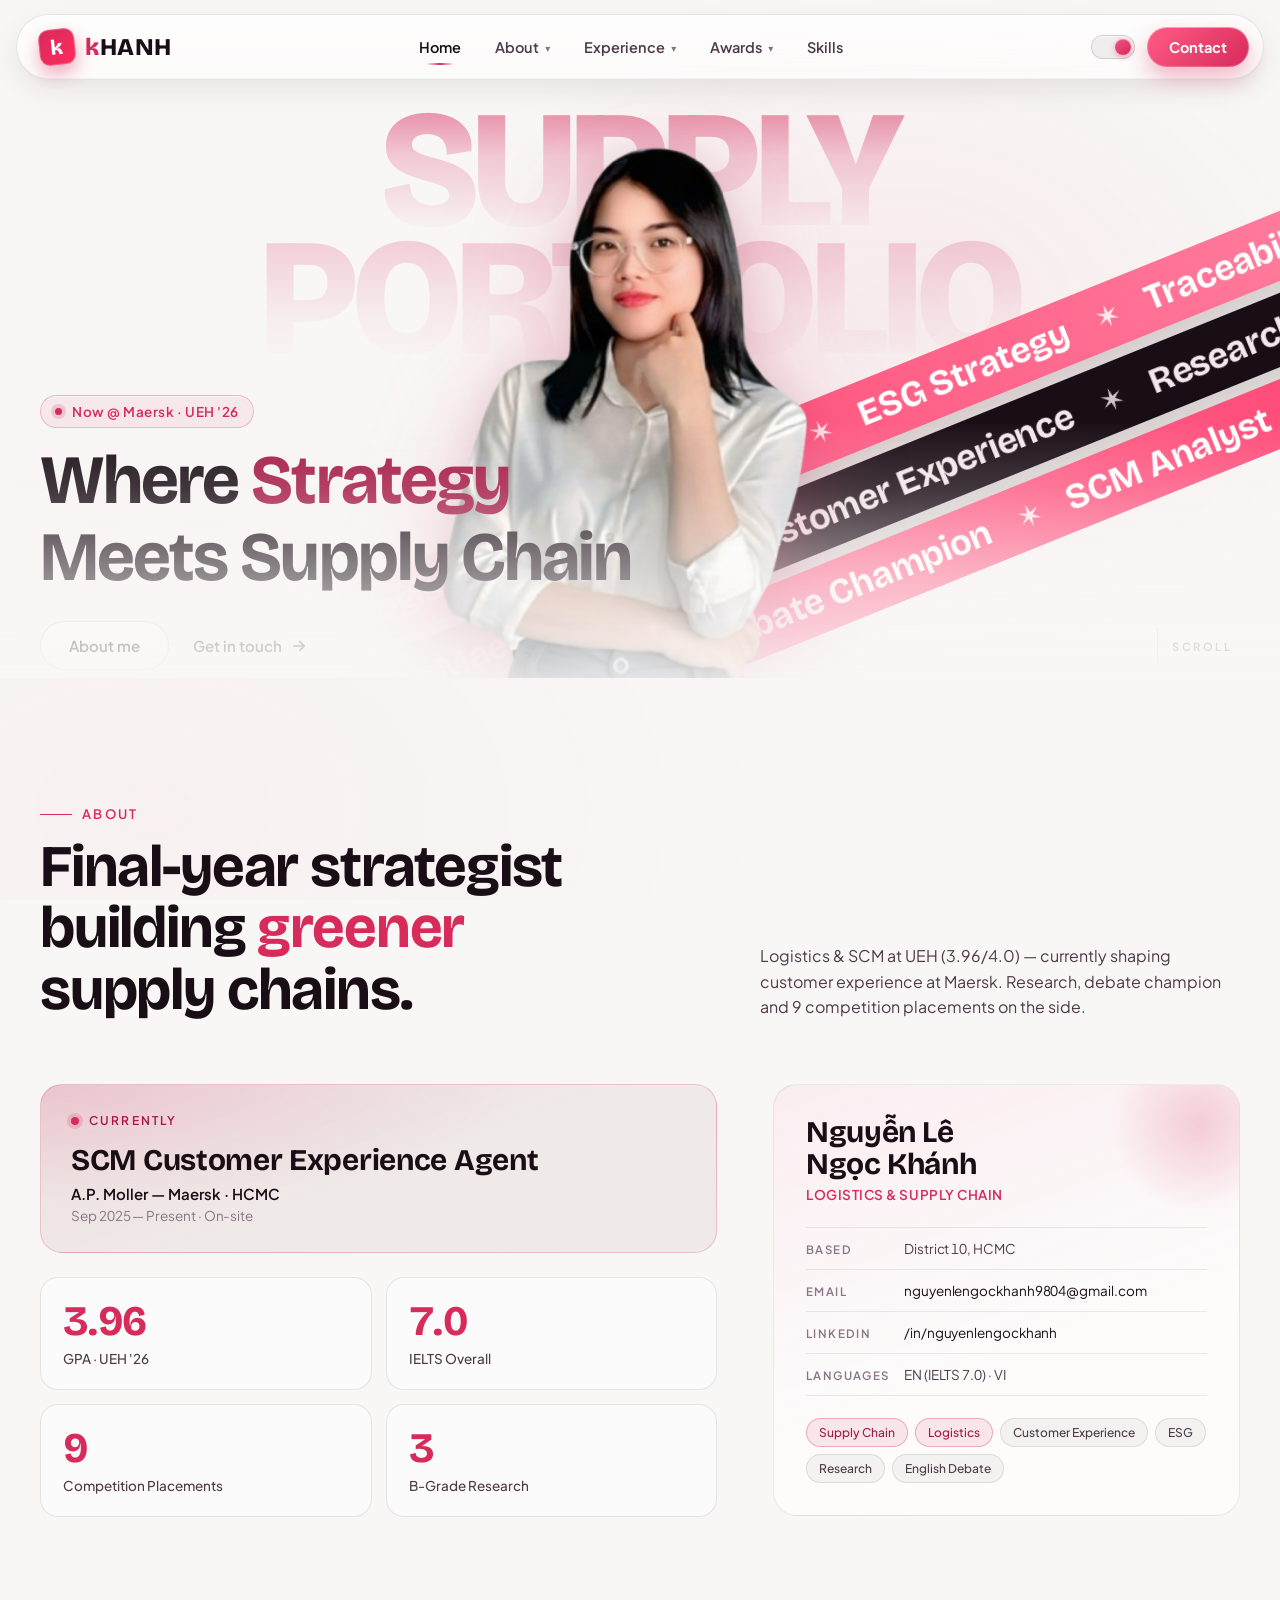
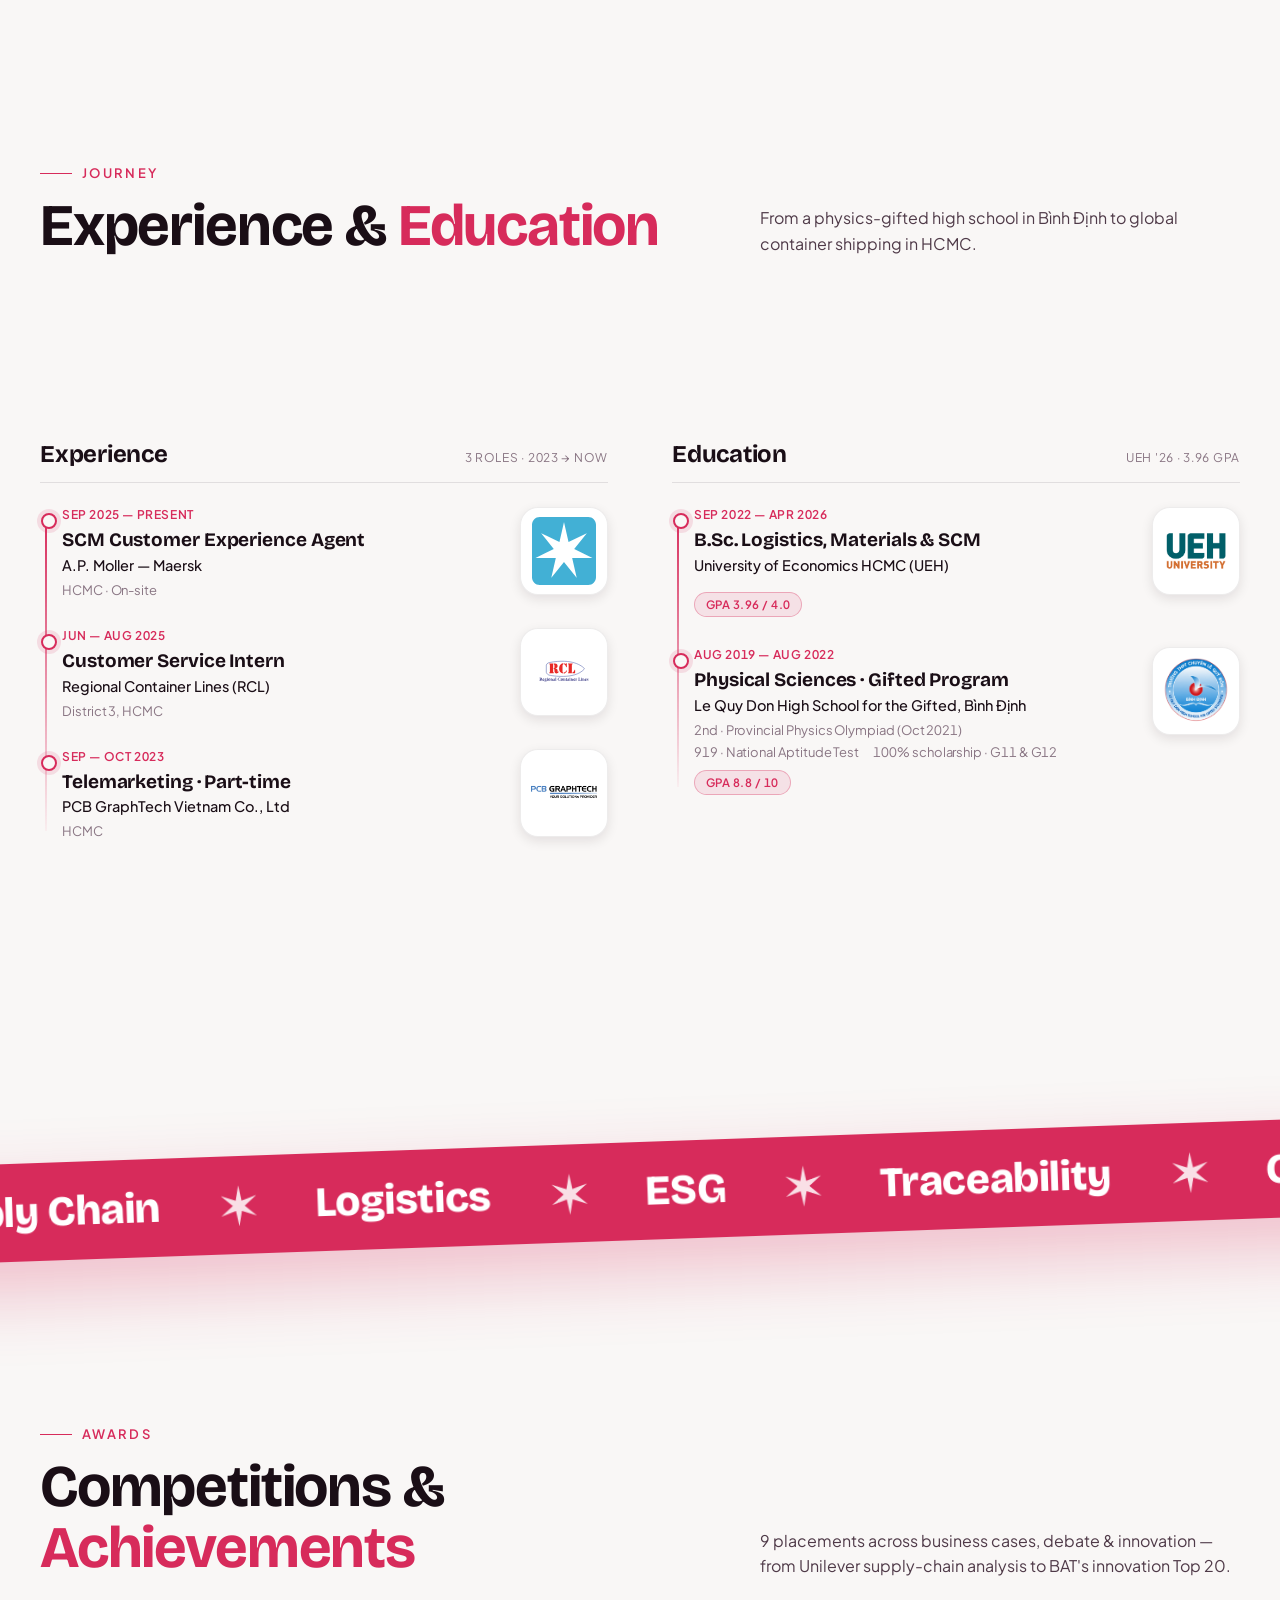
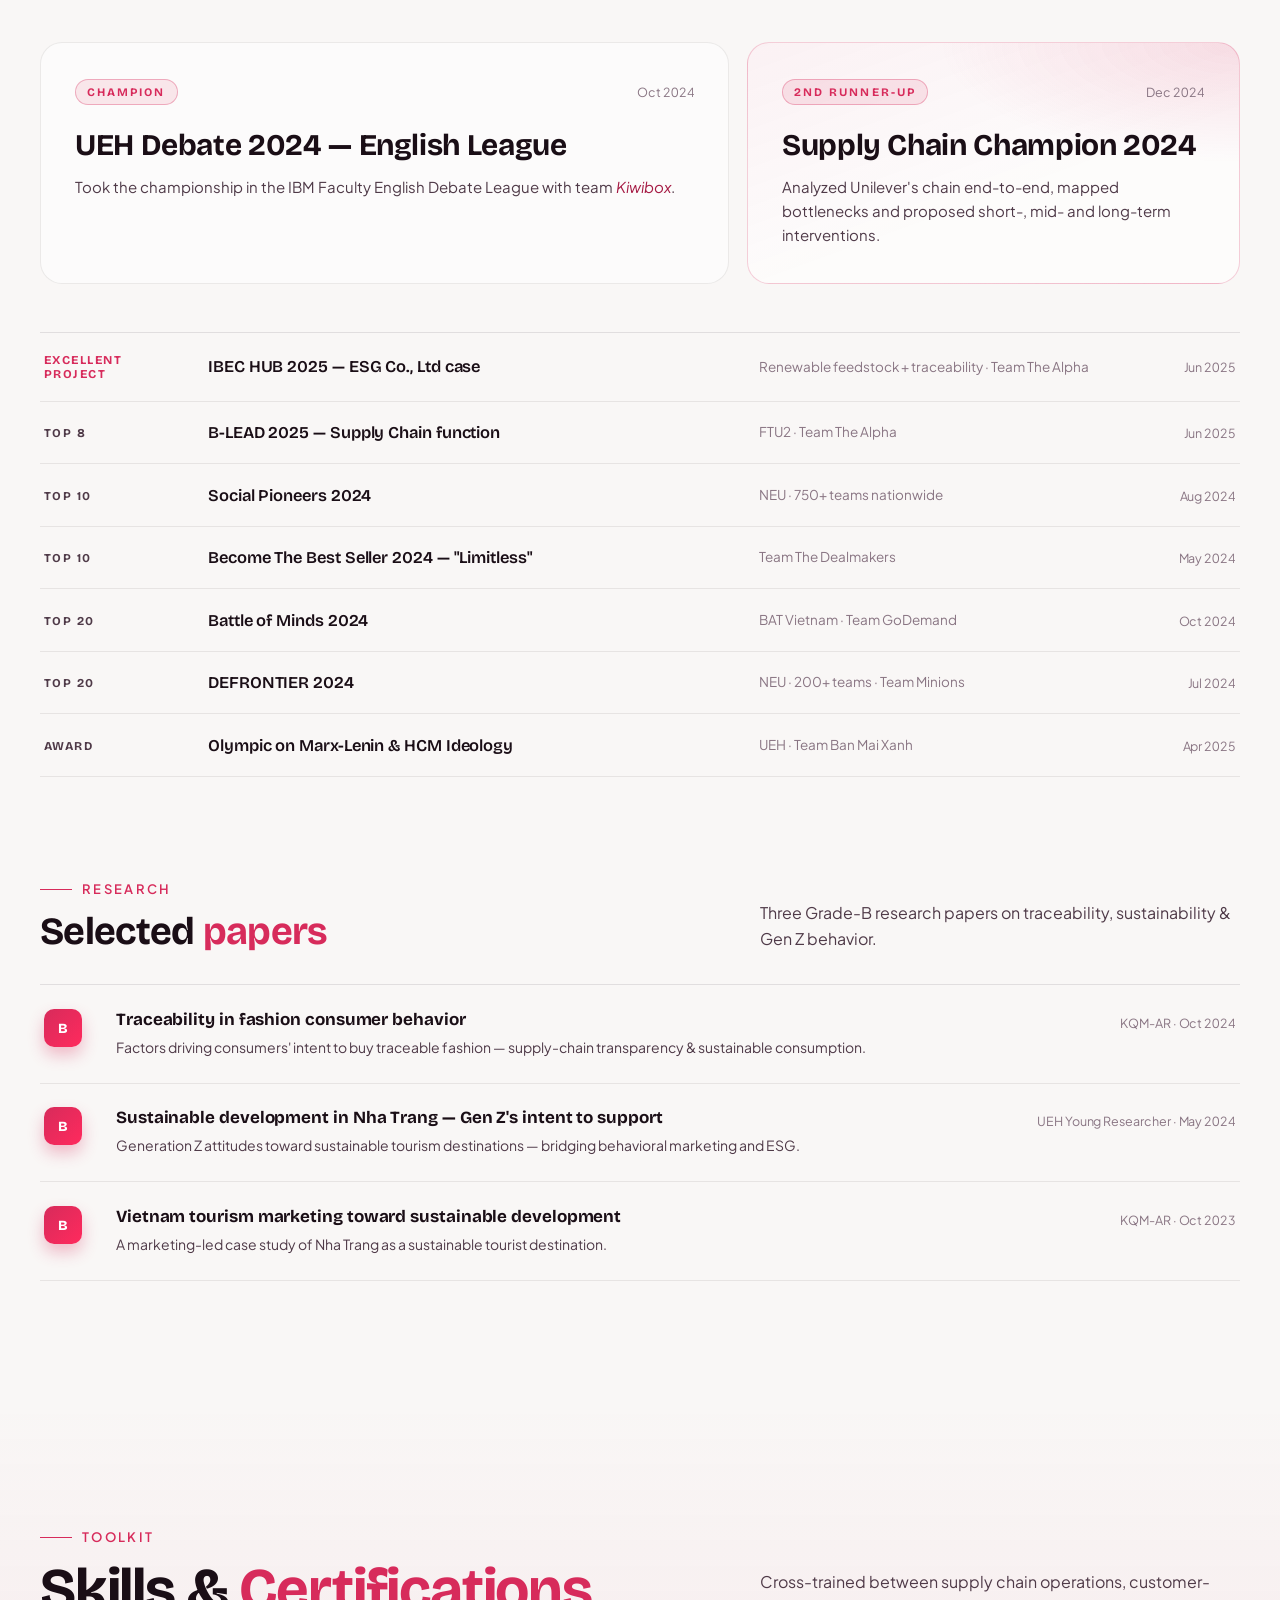
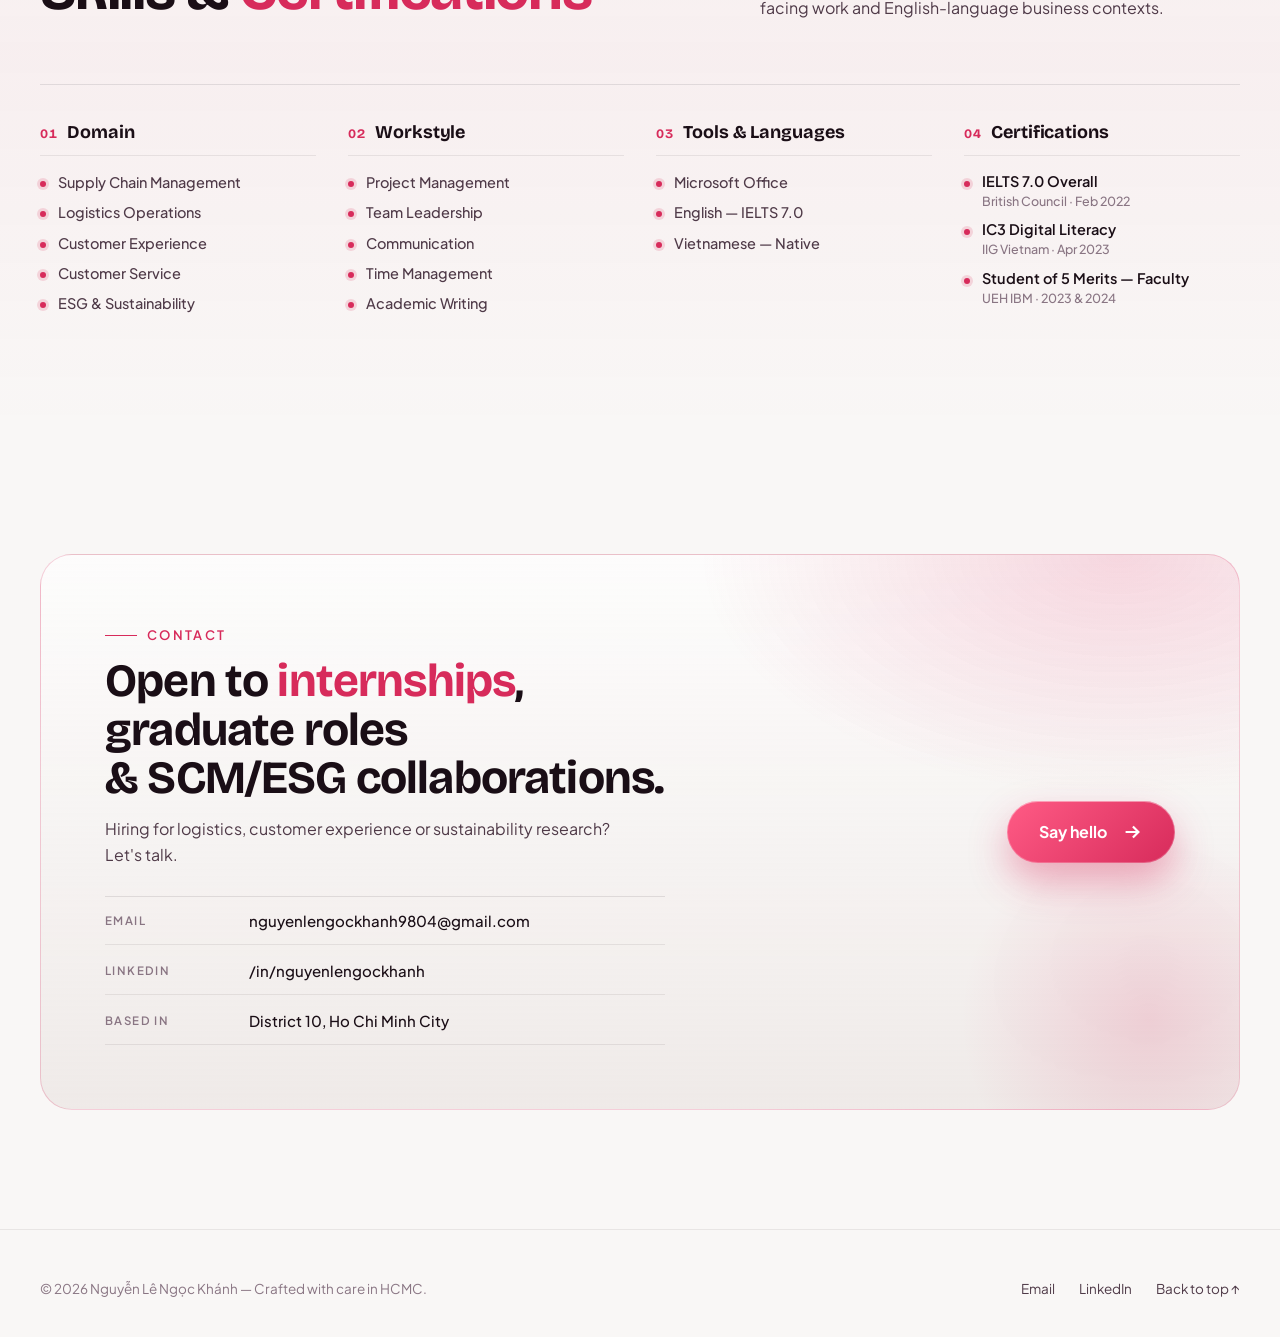
==== commit bce682b8: "add logo" ====
--- a/index.html
+++ b/index.html
@@ -37,17 +37,555 @@
 </head>
 <body>
 
-  <div data-include="partials/nav.html"></div>
-  <div data-include="partials/hero.html"></div>
-  <div data-include="partials/about.html"></div>
-  <div data-include="partials/experience.html"></div>
-  <div data-include="partials/marquee.html"></div>
-  <div data-include="partials/achievements.html"></div>
-  <div data-include="partials/skills.html"></div>
-  <div data-include="partials/contact.html"></div>
-  <div data-include="partials/footer.html"></div>
-
-  <script src="js/partials-loader.js"></script>
+  <nav class="top">
+    <div class="nav-inner">
+      <a class="brand" href="#top" aria-label="Home">
+        <span class="brand-mark">k</span>
+        <span class="brand-text"><span class="lo">k</span>HANH</span>
+      </a>
+      <div class="nav-links">
+        <a href="#top" class="active">Home</a>
+        <a href="#about">About <span class="chev">▾</span></a>
+        <a href="#experience">Experience <span class="chev">▾</span></a>
+        <a href="#achievements">Awards <span class="chev">▾</span></a>
+        <a href="#skills">Skills</a>
+      </div>
+      <div class="nav-end">
+        <button class="theme-toggle" type="button" aria-label="Switch to light mode" aria-pressed="false">
+          <span class="theme-toggle-track" aria-hidden="true">
+            <span class="theme-toggle-thumb"></span>
+          </span>
+        </button>
+        <a class="cta" href="#contact">Contact</a>
+        <button
+          class="nav-burger"
+          type="button"
+          aria-label="Open menu"
+          aria-expanded="false"
+          aria-controls="mobile-menu"
+        >
+          <span></span><span></span><span></span>
+        </button>
+      </div>
+    </div>
+  </nav>
+
+  <!-- Mobile menu overlay — toggled by .nav-burger via js/header-effects.js -->
+  <div class="mobile-menu" id="mobile-menu" aria-hidden="true">
+    <a href="#top" style="--i:0">Home</a>
+    <a href="#about" style="--i:1">About</a>
+    <a href="#experience" style="--i:2">Experience</a>
+    <a href="#achievements" style="--i:3">Awards</a>
+    <a href="#skills" style="--i:4">Skills</a>
+    <a class="menu-cta" href="#contact" style="--i:5">Contact</a>
+  </div>
+
+  <header class="hero" id="top">
+    <div class="wrap">
+      <div class="hero-stage">
+
+        <!-- LAYER 1 — giant ghost background text -->
+        <div class="ghost-wrap" aria-hidden="true">
+          <span class="ghost-title">SUPPLY</span>
+          <span class="ghost-title muted">PORTFOLIO</span>
+        </div>
+
+        <!-- LAYER 2 — Portrait photo -->
+        <div class="hero-portrait">
+          <div class="portrait-bg"></div>
+          <img
+            class="portrait-photo"
+            src="public/1758652083294-removebg-preview.png"
+            alt="Nguyễn Lê Ngọc Khánh portrait"
+            decoding="async"
+            loading="eager"
+          />
+        </div>
+
+        <!-- LAYER 3 — DIAGONAL SCROLLING TAPE STACK -->
+        <div class="tape-stack" aria-hidden="true">
+          <div class="tape tape-pink">
+            <div class="tape-track">
+              <span>Logistics</span><span class="ast">✶</span>
+              <span>Supply Chain</span><span class="ast">✶</span>
+              <span>ESG Strategy</span><span class="ast">✶</span>
+              <span>Traceability</span><span class="ast">✶</span>
+              <span>Logistics</span><span class="ast">✶</span>
+              <span>Supply Chain</span><span class="ast">✶</span>
+              <span>ESG Strategy</span><span class="ast">✶</span>
+              <span>Traceability</span><span class="ast">✶</span>
+            </div>
+          </div>
+          <div class="tape tape-dark">
+            <div class="tape-track rev">
+              <span class="ast">✶</span><span>Maersk Intern</span>
+              <span class="ast">✶</span><span>Customer Experience</span>
+              <span class="ast">✶</span><span>Researcher</span>
+              <span class="ast">✶</span><span>Visual Storyteller</span>
+              <span class="ast">✶</span><span>Maersk Intern</span>
+              <span class="ast">✶</span><span>Customer Experience</span>
+              <span class="ast">✶</span><span>Researcher</span>
+              <span class="ast">✶</span><span>Visual Storyteller</span>
+            </div>
+          </div>
+          <div class="tape tape-grad">
+            <div class="tape-track slow">
+              <span>Sustainability</span><span class="ast">✶</span>
+              <span>Debate Champion</span><span class="ast">✶</span>
+              <span>SCM Analyst</span><span class="ast">✶</span>
+              <span>UEH 3.96</span><span class="ast">✶</span>
+              <span>Sustainability</span><span class="ast">✶</span>
+              <span>Debate Champion</span><span class="ast">✶</span>
+              <span>SCM Analyst</span><span class="ast">✶</span>
+              <span>UEH 3.96</span><span class="ast">✶</span>
+            </div>
+          </div>
+        </div>
+
+        <!-- LAYER 4 — Hero text content -->
+        <div class="hero-content">
+          <span class="eyebrow hero-anim" style="--i:0">
+            <span class="live-dot" aria-hidden="true"></span>
+            Now @ Maersk · UEH '26
+          </span>
+
+          <h1 class="h1">
+            <span class="h1-line"><span class="h1-text" style="--i:1">Where <em>Strategy</em></span></span>
+            <span class="h1-line"><span class="h1-text" style="--i:2">Meets Supply Chain</span></span>
+          </h1>
+
+          <div class="hero-actions hero-anim" style="--i:4">
+            <a class="ghost-btn" href="#about">About me</a>
+            <a class="hero-link" href="#contact">
+              Get in touch
+              <svg width="18" height="18" viewBox="0 0 24 24" fill="none" stroke="currentColor" stroke-width="2.2" stroke-linecap="round" stroke-linejoin="round"><path d="M5 12h14m-6-6 6 6-6 6"/></svg>
+            </a>
+          </div>
+        </div>
+
+        <!-- Scroll cue (bottom-right, decorative) -->
+        <a class="scroll-cue hero-anim" href="#about" style="--i:5" aria-label="Scroll to about section">
+          <span class="scroll-cue-track" aria-hidden="true">
+            <span class="scroll-cue-thumb"></span>
+          </span>
+          <span class="scroll-cue-label">Scroll</span>
+        </a>
+
+      </div>
+    </div>
+  </header>
+
+  <section id="about">
+    <div class="wrap">
+      <div class="sec-head reveal">
+        <div>
+          <span class="sec-tag">About</span>
+          <h2 class="sec-title">Final-year strategist building <em>greener</em><br/>supply chains.</h2>
+        </div>
+        <p class="sec-sub">Logistics &amp; SCM at UEH (3.96/4.0) — currently shaping customer experience at Maersk. Research, debate champion and 9 competition placements on the side.</p>
+      </div>
+
+      <div class="about-grid">
+        <div class="about-main stagger">
+          <article class="status-card">
+            <header>
+              <span class="live-dot" aria-hidden="true"></span>
+              <span class="status-label">Currently</span>
+            </header>
+            <h3 class="status-h">SCM Customer Experience Agent</h3>
+            <p class="status-org">A.P. Moller — Maersk · HCMC</p>
+            <p class="status-meta tabular">Sep 2025 — Present · On-site</p>
+          </article>
+
+          <div class="stats">
+            <div class="stat">
+              <div class="num tabular">3.96</div>
+              <div class="lbl">GPA · UEH '26</div>
+            </div>
+            <div class="stat">
+              <div class="num tabular">7.0</div>
+              <div class="lbl">IELTS Overall</div>
+            </div>
+            <div class="stat">
+              <div class="num tabular">9</div>
+              <div class="lbl">Competition Placements</div>
+            </div>
+            <div class="stat">
+              <div class="num tabular">3</div>
+              <div class="lbl">B-Grade Research</div>
+            </div>
+          </div>
+        </div>
+
+        <aside class="about-card stagger">
+          <div class="id-name">Nguyễn Lê<br/>Ngọc Khánh</div>
+          <div class="id-role">Logistics &amp; Supply Chain</div>
+
+          <ul class="id-rows tabular">
+            <li>
+              <span class="id-key">Based</span>
+              <span>District 10, HCMC</span>
+            </li>
+            <li>
+              <span class="id-key">Email</span>
+              <a href="mailto:nguyenlengockhanh9804@gmail.com">nguyenlengockhanh9804@gmail.com</a>
+            </li>
+            <li>
+              <span class="id-key">LinkedIn</span>
+              <a href="https://linkedin.com/in/nguyenlengockhanh" target="_blank" rel="noopener">/in/nguyenlengockhanh</a>
+            </li>
+            <li>
+              <span class="id-key">Languages</span>
+              <span>EN (IELTS 7.0) · VI</span>
+            </li>
+          </ul>
+
+          <div class="chips">
+            <span class="chip pink">Supply Chain</span>
+            <span class="chip pink">Logistics</span>
+            <span class="chip">Customer Experience</span>
+            <span class="chip">ESG</span>
+            <span class="chip">Research</span>
+            <span class="chip">English Debate</span>
+          </div>
+        </aside>
+      </div>
+    </div>
+  </section>
+
+  <section id="experience">
+    <div class="wrap">
+      <div class="sec-head reveal">
+        <div>
+          <span class="sec-tag">Journey</span>
+          <h2 class="sec-title">Experience &amp; <em>Education</em></h2>
+        </div>
+        <p class="sec-sub">From a physics-gifted high school in Bình Định to global container shipping in HCMC.</p>
+      </div>
+
+      <div class="two-col">
+        <section class="track stagger" aria-labelledby="exp-h">
+          <header class="col-title">
+            <h3 id="exp-h">Experience</h3>
+            <span class="col-meta tabular">3 roles · 2023 → Now</span>
+          </header>
+
+          <ol class="timeline">
+            <li class="t-item">
+              <div class="t-logo"><img src="public/logo/MAERSK.svg" alt="Maersk" loading="lazy" decoding="async"></div>
+              <div class="t-when tabular">Sep 2025 — Present</div>
+              <h4 class="t-title">SCM Customer Experience Agent</h4>
+              <div class="t-org">A.P. Moller — Maersk</div>
+              <div class="t-meta tabular"><span>HCMC · On-site</span></div>
+            </li>
+            <li class="t-item">
+              <div class="t-logo"><img src="public/logo/RCL.svg" alt="Regional Container Lines" loading="lazy" decoding="async"></div>
+              <div class="t-when tabular">Jun — Aug 2025</div>
+              <h4 class="t-title">Customer Service Intern</h4>
+              <div class="t-org">Regional Container Lines (RCL)</div>
+              <div class="t-meta tabular"><span>District 3, HCMC</span></div>
+            </li>
+            <li class="t-item">
+              <div class="t-logo"><img src="public/logo/pcb.png" alt="PCB GraphTech Vietnam" loading="lazy" decoding="async"></div>
+              <div class="t-when tabular">Sep — Oct 2023</div>
+              <h4 class="t-title">Telemarketing · Part-time</h4>
+              <div class="t-org">PCB GraphTech Vietnam Co., Ltd</div>
+              <div class="t-meta tabular"><span>HCMC</span></div>
+            </li>
+          </ol>
+        </section>
+
+        <section class="track stagger" aria-labelledby="edu-h">
+          <header class="col-title">
+            <h3 id="edu-h">Education</h3>
+            <span class="col-meta tabular">UEH '26 · 3.96 GPA</span>
+          </header>
+
+          <ol class="timeline">
+            <li class="t-item">
+              <div class="t-logo"><img src="public/logo/ueh.png" alt="University of Economics HCMC" loading="lazy" decoding="async"></div>
+              <div class="t-when tabular">Sep 2022 — Apr 2026</div>
+              <h4 class="t-title">B.Sc. Logistics, Materials &amp; SCM</h4>
+              <div class="t-org">University of Economics HCMC (UEH)</div>
+              <span class="gpa-pill tabular">GPA 3.96 / 4.0</span>
+            </li>
+            <li class="t-item">
+              <div class="t-logo"><img src="public/logo/lequydon.png" alt="Le Quy Don High School for the Gifted" loading="lazy" decoding="async"></div>
+              <div class="t-when tabular">Aug 2019 — Aug 2022</div>
+              <h4 class="t-title">Physical Sciences · Gifted Program</h4>
+              <div class="t-org">Le Quy Don High School for the Gifted, Bình Định</div>
+              <ul class="t-meta tabular">
+                <li>2nd · Provincial Physics Olympiad (Oct 2021)</li>
+                <li>919 · National Aptitude Test</li>
+                <li>100% scholarship · G11 &amp; G12</li>
+              </ul>
+              <span class="gpa-pill tabular">GPA 8.8 / 10</span>
+            </li>
+          </ol>
+        </section>
+      </div>
+    </div>
+  </section>
+
+  <div class="marquee" aria-hidden="true">
+    <div class="marquee-track">
+      <span>Supply Chain</span><span class="star">✶</span>
+      <span>Logistics</span><span class="star">✶</span>
+      <span>ESG</span><span class="star">✶</span>
+      <span>Traceability</span><span class="star">✶</span>
+      <span>Customer Experience</span><span class="star">✶</span>
+      <span>International Shipping</span><span class="star">✶</span>
+      <span>Sustainability</span><span class="star">✶</span>
+      <span>Supply Chain</span><span class="star">✶</span>
+      <span>Logistics</span><span class="star">✶</span>
+      <span>ESG</span><span class="star">✶</span>
+      <span>Traceability</span><span class="star">✶</span>
+      <span>Customer Experience</span><span class="star">✶</span>
+      <span>International Shipping</span><span class="star">✶</span>
+      <span>Sustainability</span><span class="star">✶</span>
+    </div>
+  </div>
+
+  <section id="achievements">
+    <div class="wrap">
+      <div class="sec-head reveal">
+        <div>
+          <span class="sec-tag">Awards</span>
+          <h2 class="sec-title">Competitions &amp; <em>Achievements</em></h2>
+        </div>
+        <p class="sec-sub">9 placements across business cases, debate &amp; innovation — from Unilever supply-chain analysis to BAT's innovation Top 20.</p>
+      </div>
+
+      <div class="ach-featured stagger">
+        <article class="ach-hero">
+          <div class="ach-hero-meta">
+            <span class="ach-trophy">Champion</span>
+            <span class="ach-year tabular">Oct 2024</span>
+          </div>
+          <h3>UEH Debate 2024 — English League</h3>
+          <p>Took the championship in the IBM Faculty English Debate League with team <em>Kiwibox</em>.</p>
+        </article>
+
+        <article class="ach-hero alt">
+          <div class="ach-hero-meta">
+            <span class="ach-trophy">2nd Runner-up</span>
+            <span class="ach-year tabular">Dec 2024</span>
+          </div>
+          <h3>Supply Chain Champion 2024</h3>
+          <p>Analyzed Unilever's chain end-to-end, mapped bottlenecks and proposed short-, mid- and long-term interventions.</p>
+        </article>
+      </div>
+
+      <ul class="ach-list stagger">
+        <li class="ach-row">
+          <span class="ach-rank pink">Excellent Project</span>
+          <span class="ach-name">IBEC HUB 2025 — ESG Co., Ltd case</span>
+          <span class="ach-host">Renewable feedstock + traceability · Team The Alpha</span>
+          <span class="ach-when tabular">Jun 2025</span>
+        </li>
+        <li class="ach-row">
+          <span class="ach-rank">Top 8</span>
+          <span class="ach-name">B-LEAD 2025 — Supply Chain function</span>
+          <span class="ach-host">FTU2 · Team The Alpha</span>
+          <span class="ach-when tabular">Jun 2025</span>
+        </li>
+        <li class="ach-row">
+          <span class="ach-rank">Top 10</span>
+          <span class="ach-name">Social Pioneers 2024</span>
+          <span class="ach-host">NEU · 750+ teams nationwide</span>
+          <span class="ach-when tabular">Aug 2024</span>
+        </li>
+        <li class="ach-row">
+          <span class="ach-rank">Top 10</span>
+          <span class="ach-name">Become The Best Seller 2024 — "Limitless"</span>
+          <span class="ach-host">Team The Dealmakers</span>
+          <span class="ach-when tabular">May 2024</span>
+        </li>
+        <li class="ach-row">
+          <span class="ach-rank">Top 20</span>
+          <span class="ach-name">Battle of Minds 2024</span>
+          <span class="ach-host">BAT Vietnam · Team GoDemand</span>
+          <span class="ach-when tabular">Oct 2024</span>
+        </li>
+        <li class="ach-row">
+          <span class="ach-rank">Top 20</span>
+          <span class="ach-name">DEFRONTIER 2024</span>
+          <span class="ach-host">NEU · 200+ teams · Team Minions</span>
+          <span class="ach-when tabular">Jul 2024</span>
+        </li>
+        <li class="ach-row">
+          <span class="ach-rank">Award</span>
+          <span class="ach-name">Olympic on Marx-Lenin &amp; HCM Ideology</span>
+          <span class="ach-host">UEH · Team Ban Mai Xanh</span>
+          <span class="ach-when tabular">Apr 2025</span>
+        </li>
+      </ul>
+
+      <div class="research-wrap reveal">
+        <header class="research-head">
+          <div>
+            <span class="sec-tag">Research</span>
+            <h3 class="research-title">Selected <em>papers</em></h3>
+          </div>
+          <p class="sec-sub">Three Grade-B research papers on traceability, sustainability &amp; Gen Z behavior.</p>
+        </header>
+
+        <ol class="research-list stagger">
+          <li class="research-row">
+            <span class="r-grade">B</span>
+            <div class="r-body">
+              <h4>Traceability in fashion consumer behavior</h4>
+              <p>Factors driving consumers' intent to buy traceable fashion — supply-chain transparency &amp; sustainable consumption.</p>
+            </div>
+            <span class="r-meta tabular">KQM-AR · Oct 2024</span>
+          </li>
+          <li class="research-row">
+            <span class="r-grade">B</span>
+            <div class="r-body">
+              <h4>Sustainable development in Nha Trang — Gen Z's intent to support</h4>
+              <p>Generation Z attitudes toward sustainable tourism destinations — bridging behavioral marketing and ESG.</p>
+            </div>
+            <span class="r-meta tabular">UEH Young Researcher · May 2024</span>
+          </li>
+          <li class="research-row">
+            <span class="r-grade">B</span>
+            <div class="r-body">
+              <h4>Vietnam tourism marketing toward sustainable development</h4>
+              <p>A marketing-led case study of Nha Trang as a sustainable tourist destination.</p>
+            </div>
+            <span class="r-meta tabular">KQM-AR · Oct 2023</span>
+          </li>
+        </ol>
+      </div>
+    </div>
+  </section>
+
+  <section id="skills" class="skills">
+    <div class="wrap">
+      <div class="sec-head reveal">
+        <div>
+          <span class="sec-tag">Toolkit</span>
+          <h2 class="sec-title">Skills &amp; <em>Certifications</em></h2>
+        </div>
+        <p class="sec-sub">Cross-trained between supply chain operations, customer-facing work and English-language business contexts.</p>
+      </div>
+
+      <div class="skill-groups stagger">
+        <article class="skill-col">
+          <header>
+            <span class="skill-num tabular">01</span>
+            <h4 class="skill-h">Domain</h4>
+          </header>
+          <ul>
+            <li>Supply Chain Management</li>
+            <li>Logistics Operations</li>
+            <li>Customer Experience</li>
+            <li>Customer Service</li>
+            <li>ESG &amp; Sustainability</li>
+          </ul>
+        </article>
+
+        <article class="skill-col">
+          <header>
+            <span class="skill-num tabular">02</span>
+            <h4 class="skill-h">Workstyle</h4>
+          </header>
+          <ul>
+            <li>Project Management</li>
+            <li>Team Leadership</li>
+            <li>Communication</li>
+            <li>Time Management</li>
+            <li>Academic Writing</li>
+          </ul>
+        </article>
+
+        <article class="skill-col">
+          <header>
+            <span class="skill-num tabular">03</span>
+            <h4 class="skill-h">Tools &amp; Languages</h4>
+          </header>
+          <ul>
+            <li>Microsoft Office</li>
+            <li>English — IELTS 7.0</li>
+            <li>Vietnamese — Native</li>
+          </ul>
+        </article>
+
+        <article class="skill-col">
+          <header>
+            <span class="skill-num tabular">04</span>
+            <h4 class="skill-h">Certifications</h4>
+          </header>
+          <ul class="cert-list">
+            <li>
+              <b>IELTS 7.0 Overall</b>
+              <i>British Council · Feb 2022</i>
+            </li>
+            <li>
+              <b>IC3 Digital Literacy</b>
+              <i>IIG Vietnam · Apr 2023</i>
+            </li>
+            <li>
+              <b>Student of 5 Merits — Faculty</b>
+              <i>UEH IBM · 2023 &amp; 2024</i>
+            </li>
+          </ul>
+        </article>
+      </div>
+    </div>
+  </section>
+
+  <section id="contact" class="contact">
+    <div class="wrap">
+      <div class="contact-card reveal">
+        <div class="contact-grid">
+          <div class="contact-copy">
+            <span class="sec-tag">Contact</span>
+            <h2 class="contact-h">Open to <em>internships</em>, graduate roles<br/>&amp; SCM/ESG collaborations.</h2>
+            <p class="contact-p">Hiring for logistics, customer experience or sustainability research? Let's talk.</p>
+
+            <ul class="contact-info">
+              <li>
+                <a class="ci-item" href="mailto:nguyenlengockhanh9804@gmail.com">
+                  <small>Email</small>
+                  <span>nguyenlengockhanh9804@gmail.com</span>
+                </a>
+              </li>
+              <li>
+                <a class="ci-item" href="https://linkedin.com/in/nguyenlengockhanh" target="_blank" rel="noopener">
+                  <small>LinkedIn</small>
+                  <span>/in/nguyenlengockhanh</span>
+                </a>
+              </li>
+              <li>
+                <span class="ci-item static">
+                  <small>Based in</small>
+                  <span>District 10, Ho Chi Minh City</span>
+                </span>
+              </li>
+            </ul>
+          </div>
+
+          <a class="big-cta" href="mailto:nguyenlengockhanh9804@gmail.com">
+            Say hello
+            <svg width="22" height="22" viewBox="0 0 24 24" fill="none" stroke="currentColor" stroke-width="2.4"><path d="M5 12h14m-6-6 6 6-6 6"/></svg>
+          </a>
+        </div>
+      </div>
+    </div>
+  </section>
+
+  <footer>
+    <div class="wrap foot">
+      <div>© 2026 Nguyễn Lê Ngọc Khánh — Crafted with care in HCMC.</div>
+      <div style="display:flex;gap:24px">
+        <a href="mailto:nguyenlengockhanh9804@gmail.com">Email</a>
+        <a href="https://linkedin.com/in/nguyenlengockhanh" target="_blank" rel="noopener">LinkedIn</a>
+        <a href="#top">Back to top ↑</a>
+      </div>
+    </div>
+  </footer>
+
   <script src="js/header-effects.js"></script>
   <script src="js/scroll-reveal.js"></script>
   <script src="js/theme-toggle.js"></script>
--- a/css/base.css
+++ b/css/base.css
@@ -31,15 +31,16 @@
 }
 
 /* ── LIGHT THEME ─────────────────────────────────────────────────────────
-   OKLCH-derived: warm cream surface tinted toward the pink hue (rose 12°),
-   never #fff. Pink saturates a touch deeper for AA contrast on cream.
+   OKLCH-derived: warm off-white tinted toward rose 12° but with low chroma
+   (≈.003–.011) so the surface reads as warm cream rather than pink.
+   Pink saturates a touch deeper for AA contrast against the neutral cream.
    Color strategy: Restrained — neutrals carry the surface, pink is the only
    accent (≤10% area), reserved for emphasis, status, dots, CTAs. */
 :root[data-theme="light"]{
   color-scheme: light;
-  --bg:        #fbf6f7;   /* oklch(.985 .006 12)  warm cream */
-  --bg-2:      #f3e8eb;   /* oklch(.945 .013 12)  pale rose-cream */
-  --bg-3:      #ebd9de;   /* oklch(.91  .020 12)  card surface */
+  --bg:        #f9f7f6;   /* oklch(.984 .003 12)  warm off-white */
+  --bg-2:      #efeae8;   /* oklch(.94  .007 12)  cream */
+  --bg-3:      #e4dcd9;   /* oklch(.89  .011 12)  warm beige card surface */
   --ink:       #1a0e16;   /* oklch(.18  .025 350) charcoal w/ pink tint */
   --ink-dim:   #4f3a48;   /* oklch(.42  .022 350) */
   --ink-mute:  #897583;   /* oklch(.60  .018 350) */
@@ -55,7 +56,7 @@
   --card-2:    rgba(255,255,255,0.78);
   --pink-rgb:  215, 43, 91;
   --ink-rgb:   26, 14, 22;
-  --shade-rgb: 251, 246, 247;
+  --shade-rgb: 249, 247, 246;
 }
 
 *{box-sizing:border-box}
@@ -130,9 +131,10 @@
   opacity:.035;mix-blend-mode:overlay;pointer-events:none;z-index:1;
 }
 :root[data-theme="light"] body::before{
+  /* Softened pink wash — keeps the warm aura without flooding the cream. */
   background:
-    radial-gradient(700px 500px at 70% 35%, rgba(var(--pink-rgb),.10), transparent 70%),
-    radial-gradient(900px 600px at 12% 90%, rgba(var(--pink-rgb),.05), transparent 70%);
+    radial-gradient(700px 500px at 70% 35%, rgba(var(--pink-rgb),.06), transparent 70%),
+    radial-gradient(900px 600px at 12% 90%, rgba(var(--pink-rgb),.03), transparent 70%);
 }
 :root[data-theme="light"] body::after{ opacity:.022; mix-blend-mode:multiply; }
 
--- a/css/nav.css
+++ b/css/nav.css
@@ -1,10 +1,21 @@
 /* ─────────────────────────────────────────────────────────────────────────
    Floating "liquid drop" header
-   • Default state: pill nổi cách mép trên, gần full width (max 1320px).
-   • Scrolled state (.scrolled): pill co lại thành đảo nhỏ, glass đậm hơn,
-     có shadow hồng nhẹ và spring overshoot.
-   • Toggle .scrolled bằng IntersectionObserver trong js/header-effects.js.
+   • Default: a wide pill floating near the top.
+   • Scrolled: the pill morphs into a small island, deeper glass, pink-tinted
+     shadow. Spring easing gives the liquid-drop overshoot.
+   • Class .scrolled toggled by js/header-effects.js (IntersectionObserver).
+
+   PERF NOTE — only the OUTER .nav-inner morphs. Child elements (brand,
+   nav-links, theme-toggle, cta) keep fixed dimensions, so the browser only
+   redistributes flex space within the container once per frame instead of
+   relaying out 6+ siblings in parallel. That's the difference between a
+   smooth morph and the multi-property reflow storm we had before.
    ───────────────────────────────────────────────────────────────────────── */
+
+:root{
+  /* Liquid spring used by the nav morph & burger lines. */
+  --nav-spring: cubic-bezier(.34, 1.56, .64, 1);
+}
 
 nav.top{
   position:sticky;
@@ -12,6 +23,7 @@
   z-index:50;
   padding:0 16px;
   pointer-events:none;
+  transition:top .55s var(--nav-spring);
 }
 
 .nav-inner{
@@ -23,36 +35,38 @@
   padding:12px 14px 12px 22px;
   border-radius:999px;
 
-  /* Liquid glass — backdrop blur + inner refraction borders */
+  /* Liquid glass — constant blur, only tint/border/shadow morph between states */
   background:linear-gradient(180deg, rgba(11,10,26,0.55), rgba(11,10,26,0.38));
-  -webkit-backdrop-filter:blur(20px) saturate(140%);
-          backdrop-filter:blur(20px) saturate(140%);
+  -webkit-backdrop-filter:blur(22px) saturate(150%);
+          backdrop-filter:blur(22px) saturate(150%);
   border:1px solid rgba(255,255,255,0.08);
   box-shadow:
     inset 0 1px 0 rgba(255,255,255,0.07),
     inset 0 -1px 0 rgba(0,0,0,0.18),
     0 10px 30px rgba(0,0,0,0.25);
 
-  /* Spring overshoot cho width — cảm giác giọt nước co lại */
+  /* Single source of morph. max-width is the only layout property animated;
+     children stay static so the reflow stays cheap. Paint-only props
+     (background/border/shadow) cross-fade slightly faster than the shrink
+     so the morph feels "settled" before the color finishes. */
   transition:
-    max-width    .7s cubic-bezier(.34, 1.4, .64, 1),
-    padding      .55s cubic-bezier(.16, 1, .3, 1),
-    background   .4s ease,
-    border-color .4s ease,
-    box-shadow   .45s cubic-bezier(.16, 1, .3, 1);
-  will-change:max-width;
-}
-
-/* SCROLLED — co lại thành đảo nhỏ */
+    max-width    .62s var(--nav-spring),
+    background   .35s ease,
+    border-color .35s ease,
+    box-shadow   .4s cubic-bezier(.16, 1, .3, 1);
+}
+
+/* SCROLLED — narrower pill, denser glass, pink-tinted drop shadow.
+   Width is sized to comfortably contain brand + 5 nav-links + theme-toggle
+   + CTA without spilling the rightmost pill out of the nav-inner's curve.
+   We also tighten the inter-link gap so the shrink reads as "densify",
+   not just "got smaller". */
 nav.top.scrolled{
   top:10px;
 }
 nav.top.scrolled .nav-inner{
-  max-width:760px;
-  padding:8px 10px 8px 18px;
+  max-width:960px;
   background:linear-gradient(180deg, rgba(11,10,26,0.78), rgba(11,10,26,0.6));
-  -webkit-backdrop-filter:blur(28px) saturate(170%);
-          backdrop-filter:blur(28px) saturate(170%);
   border-color:rgba(255,255,255,0.12);
   box-shadow:
     inset 0 1px 0 rgba(255,255,255,0.1),
@@ -60,35 +74,40 @@
     0 14px 40px rgba(0,0,0,0.4),
     0 4px 18px rgba(255,77,119,0.18);
 }
-
-/* ── Brand ──────────────────────────────────────────────────────────── */
+nav.top.scrolled .nav-links{gap:24px}
+
+/* ── Brand ──────────────────────────────────────────────────────────────
+   Dimensions stay fixed across states; only the mark's rotation morphs.
+   That's a GPU-only transform — adds character without costing a relayout. */
 .brand{
   display:flex;align-items:center;gap:10px;
-  font-family:'Bricolage Grotesque',sans-serif;font-weight:800;font-size:24px;letter-spacing:.5px;
-  transition:transform .55s cubic-bezier(.16, 1, .3, 1);
+  font-family:'Bricolage Grotesque',sans-serif;
+  font-weight:800;font-size:24px;letter-spacing:.5px;
 }
 .brand-mark{
-  width:36px;height:36px;display:grid;place-items:center;border-radius:10px;
+  width:36px;height:36px;
+  display:grid;place-items:center;
+  border-radius:10px;
   background:linear-gradient(135deg,var(--pink),#ff2a5d);
-  box-shadow:0 8px 20px rgba(255,77,119,.45), inset 0 0 0 1px rgba(255,255,255,.18);
-  font-family:'Bricolage Grotesque',sans-serif;font-weight:800;color:#fff;font-size:21px;
+  box-shadow:
+    0 8px 20px rgba(255,77,119,.45),
+    inset 0 0 0 1px rgba(255,255,255,.18);
+  font-family:'Bricolage Grotesque',sans-serif;
+  font-weight:800;color:#fff;font-size:21px;
   transform:rotate(-6deg);
-  transition:transform .55s cubic-bezier(.34, 1.4, .64, 1), width .55s cubic-bezier(.16,1,.3,1), height .55s cubic-bezier(.16,1,.3,1);
+  transition:transform .55s var(--nav-spring);
 }
 .brand-text{font-family:'Bricolage Grotesque',sans-serif}
 .brand-text .lo{color:var(--pink)}
 
-nav.top.scrolled .brand{font-size:21px}
 nav.top.scrolled .brand-mark{
-  width:30px;height:30px;font-size:18px;border-radius:8px;
   transform:rotate(-12deg);
 }
 
-/* ── Nav links ──────────────────────────────────────────────────────── */
+/* ── Nav links (desktop only) ───────────────────────────────────────── */
 .nav-links{
   display:flex;align-items:center;gap:30px;
   font-weight:600;font-size:14.5px;color:var(--ink-dim);
-  transition:gap .55s cubic-bezier(.16, 1, .3, 1), opacity .35s ease;
 }
 .nav-links a{
   position:relative;display:inline-flex;align-items:center;gap:6px;
@@ -107,17 +126,12 @@
 .nav-links a.active::after{transform:scaleX(.6)}
 .nav-links .chev{opacity:.7;font-size:10px;margin-top:2px}
 
-nav.top.scrolled .nav-links{gap:22px;font-size:13.5px}
-
-/* ── Right cluster: theme toggle + CTA ──────────────────────────────── */
+/* ── Right cluster: theme toggle + CTA + burger ─────────────────────── */
 .nav-end{
   display:flex;align-items:center;gap:12px;
-  transition:gap .55s cubic-bezier(.16, 1, .3, 1);
-}
-nav.top.scrolled .nav-end{ gap:10px }
-
-/* Theme toggle — slim pill, thumb slides on toggle.
-   Avoids the sun/moon cliché; reads as a switch first. */
+}
+
+/* Theme toggle — slim pill, thumb slides on toggle */
 .theme-toggle{
   position:relative;
   width:44px;height:24px;
@@ -126,8 +140,8 @@
   display:inline-flex;align-items:center;justify-content:center;
   transition:transform 160ms var(--ease-out);
 }
-.theme-toggle:active{ transform:scale(.94) }
-.theme-toggle:focus-visible{ outline:2px solid var(--pink); outline-offset:3px; border-radius:999px }
+.theme-toggle:active{transform:scale(.94)}
+.theme-toggle:focus-visible{outline:2px solid var(--pink);outline-offset:3px;border-radius:999px}
 
 .theme-toggle-track{
   position:relative;display:block;
@@ -146,10 +160,10 @@
   box-shadow:
     0 2px 6px rgba(255,77,119,.45),
     inset 0 1px 0 rgba(255,255,255,.35);
-  /* Spring overshoot — feels tactile, like a click click, but stays subtle */
-  transition:left 260ms cubic-bezier(.34, 1.56, .64, 1),
-             background 220ms ease,
-             box-shadow 220ms ease;
+  transition:
+    left 260ms var(--nav-spring),
+    background 220ms ease,
+    box-shadow 220ms ease;
 }
 [data-theme="light"] .theme-toggle-track{
   background:rgba(var(--ink-rgb),.06);
@@ -163,7 +177,7 @@
     inset 0 1px 0 rgba(255,255,255,.35);
 }
 
-/* ── CTA pill ───────────────────────────────────────────────────────── */
+/* CTA pill — static across scroll states */
 .cta{
   background:linear-gradient(135deg,#ff5b85,var(--pink));
   color:#fff;font-weight:700;font-size:14.5px;
@@ -174,16 +188,102 @@
     inset 0 1px 0 rgba(255,255,255,.25);
   transition:
     transform .25s cubic-bezier(.16, 1, .3, 1),
-    box-shadow .3s ease,
-    padding .55s cubic-bezier(.16, 1, .3, 1),
-    font-size .55s cubic-bezier(.16, 1, .3, 1);
-}
-.cta:hover{transform:translateY(-1px);box-shadow:0 14px 32px rgba(255,77,119,.5), inset 0 0 0 1px rgba(255,255,255,.25)}
+    box-shadow .3s ease;
+}
+.cta:hover{
+  transform:translateY(-1px);
+  box-shadow:0 14px 32px rgba(255,77,119,.5), inset 0 0 0 1px rgba(255,255,255,.25);
+}
 .cta:active{transform:translateY(0) scale(.98)}
 
-nav.top.scrolled .cta{
-  padding:9px 18px;font-size:13.5px;
-}
-nav.top.scrolled .theme-toggle{ width:40px;height:22px }
-nav.top.scrolled .theme-toggle-thumb{ width:14px;height:14px }
-[data-theme="light"] nav.top.scrolled .theme-toggle-thumb{ left:calc(100% - 17px) }
+/* ─────────────────────────────────────────────────────────────────────────
+   HAMBURGER — hidden by default, shown ≤1100px via responsive.css
+   ───────────────────────────────────────────────────────────────────────── */
+.nav-burger{
+  display:none;
+  position:relative;
+  width:40px;height:40px;
+  border-radius:50%;
+  border:0;
+  background:rgba(255,255,255,.05);
+  cursor:pointer;
+  align-items:center;justify-content:center;
+  transition:background 200ms ease, transform 160ms var(--ease-out);
+}
+.nav-burger:hover{background:rgba(255,255,255,.09)}
+.nav-burger:active{transform:scale(.94)}
+.nav-burger:focus-visible{outline:2px solid var(--pink);outline-offset:3px}
+.nav-burger span{
+  position:absolute;
+  display:block;
+  width:18px;height:1.5px;
+  background:#fff;
+  border-radius:1px;
+  transition:transform .45s var(--nav-spring), opacity .25s ease;
+}
+.nav-burger span:nth-child(1){transform:translateY(-5px)}
+.nav-burger span:nth-child(2){transform:translateY(0)}
+.nav-burger span:nth-child(3){transform:translateY(5px)}
+.nav-burger.open span:nth-child(1){transform:translateY(0) rotate(45deg)}
+.nav-burger.open span:nth-child(2){transform:scaleX(0);opacity:0}
+.nav-burger.open span:nth-child(3){transform:translateY(0) rotate(-45deg)}
+
+[data-theme="light"] .nav-burger{background:rgba(var(--ink-rgb),.05)}
+[data-theme="light"] .nav-burger:hover{background:rgba(var(--ink-rgb),.10)}
+[data-theme="light"] .nav-burger span{background:var(--ink)}
+
+/* ─────────────────────────────────────────────────────────────────────────
+   MOBILE MENU OVERLAY — fullscreen, frosted glass, stagger-revealed links
+   ───────────────────────────────────────────────────────────────────────── */
+.mobile-menu{
+  position:fixed;inset:0;
+  z-index:40;
+  display:flex;flex-direction:column;
+  align-items:center;justify-content:center;
+  gap:14px;
+  background:rgba(7,6,26,.85);
+  -webkit-backdrop-filter:blur(40px) saturate(160%);
+          backdrop-filter:blur(40px) saturate(160%);
+  opacity:0;
+  pointer-events:none;
+  transition:opacity .42s cubic-bezier(.22, 1, .36, 1);
+}
+.mobile-menu.open{
+  opacity:1;
+  pointer-events:auto;
+}
+.mobile-menu a{
+  font-family:'Bricolage Grotesque',sans-serif;
+  font-weight:700;
+  font-size:clamp(28px,7vw,40px);
+  letter-spacing:-.012em;
+  color:#fff;
+  transform:translateY(28px);
+  opacity:0;
+  transition:transform .55s var(--nav-spring), opacity .4s ease, color .2s ease;
+}
+.mobile-menu a:hover{color:var(--pink)}
+.mobile-menu.open a{
+  transform:translateY(0);
+  opacity:1;
+  transition-delay:calc(var(--i, 0) * 60ms + 100ms);
+}
+.mobile-menu .menu-cta{
+  margin-top:18px;
+  padding:14px 30px;
+  border-radius:999px;
+  font-size:17px;
+  background:linear-gradient(135deg,#ff5b85,var(--pink));
+  color:#fff;
+  box-shadow:
+    0 14px 32px rgba(255,77,119,.4),
+    inset 0 0 0 1px rgba(255,255,255,.18);
+}
+.mobile-menu .menu-cta:hover{color:#fff}
+
+[data-theme="light"] .mobile-menu{
+  background:rgba(251,246,247,.92);
+}
+[data-theme="light"] .mobile-menu a{color:var(--ink)}
+[data-theme="light"] .mobile-menu a:hover{color:var(--pink)}
+[data-theme="light"] .mobile-menu .menu-cta{color:#fff}
--- a/css/sections.css
+++ b/css/sections.css
@@ -110,12 +110,46 @@
   content:"";position:absolute;left:5px;top:8px;bottom:8px;width:1.5px;
   background:linear-gradient(180deg,var(--pink),rgba(255,77,119,.05));
 }
-.t-item{position:relative;padding:0 0 30px}
+.t-item{position:relative;padding:0 108px 30px 0}
 .t-item:last-child{padding-bottom:0}
 .t-item::before{
   content:"";position:absolute;left:-21px;top:6px;width:12px;height:12px;border-radius:50%;
   background:var(--bg);border:2px solid var(--pink);
   box-shadow:0 0 0 4px rgba(255,77,119,.13);
+}
+
+/* Logo frame — 56×56 with the logo locked to ~80% of frame via 6px padding
+   (5.6px is 10% of 56). We use pixel padding rather than %: percentage-padding
+   resolves against the containing block's width (here .t-item, ~300–500px),
+   not the .t-logo itself, which would crush the content box to zero.
+
+   White surface so any brand color or wordmark reads cleanly on both themes.
+   Sits at top-right of each t-item so the timeline dot/line on the left stays
+   unobstructed. */
+.t-logo{
+  position:absolute;
+  top:0;right:0;
+  width:88px;height:88px;
+  padding:9px;
+  background:#fff;
+  border-radius:18px;
+  border:1px solid rgba(255,255,255,.10);
+  box-shadow:
+    0 6px 16px rgba(0,0,0,.28),
+    inset 0 1px 0 rgba(255,255,255,.6);
+  transition:transform .3s cubic-bezier(.16,1,.3,1), box-shadow .3s ease;
+}
+.t-logo img{
+  display:block;
+  width:100%;height:100%;
+  object-fit:contain;
+  pointer-events:none;
+}
+.t-item:hover .t-logo{
+  transform:translateY(-2px) rotate(-2deg);
+  box-shadow:
+    0 10px 22px rgba(0,0,0,.32),
+    inset 0 1px 0 rgba(255,255,255,.6);
 }
 .t-when{color:var(--pink);font-size:12px;font-weight:600;letter-spacing:.05em;margin-bottom:6px;text-transform:uppercase}
 .t-title{font-family:'Bricolage Grotesque',sans-serif;font-size:19px;font-weight:700;line-height:1.25;margin:0 0 4px;letter-spacing:-.005em}
--- a/css/responsive.css
+++ b/css/responsive.css
@@ -3,28 +3,53 @@
    ───────────────────────────────────────────────────────────────────────── */
 
 @media (max-width:1100px){
-  /* Nav */
+  /* Nav — hide desktop links + CTA, swap in the hamburger that opens the
+     mobile-menu overlay. The nav-inner stops shrinking horizontally (the
+     pill is already tight on mobile), so the .scrolled morph reduces to
+     a cheap paint cross-fade (bg/border/shadow) — no layout work. */
   .nav-links{display:none}
-  nav.top.scrolled .nav-inner{max-width:480px}
+  .nav-end .cta{display:none}
+  .nav-burger{display:inline-flex}
 
-  /* Hero */
+  /* Hero — stack vertically: ghost (absolute) → portrait → copy.
+     Same reading flow as mobile, just with a larger portrait & tape. */
   .hero{min-height:0;padding:8px 0 0}
-  .hero-stage{height:540px}
+  .hero-stage{
+    height:auto;
+    display:flex;flex-direction:column;align-items:center;
+    gap:36px;
+    padding-top:120px; /* breathing room for the absolute ghost-title above */
+  }
   .scroll-cue{display:none}
   .ghost-wrap{top:20px}
   .ghost-title{font-size:clamp(64px,14vw,124px)}
-  .hero-portrait{width:520px;height:540px}
-  .portrait-photo{width:500px}
+  .hero-portrait{
+    position:relative;left:auto;bottom:auto;transform:none;
+    margin:0 auto;
+    width:min(520px,86vw);height:min(540px,90vw);
+    z-index:6;
+  }
+  .portrait-photo{width:min(500px,84vw)}
   .arrow-back{display:none}
   .tape-stack{
-    right:-200px;top:50px;width:1200px;
+    right:-200px;top:80px;width:1200px;
     transform:rotate(-18deg);transform-origin:right top;
   }
   .tape{font-size:26px;padding:8px 0}
   .tape-track{gap:22px}
   .tape-track .ast{font-size:18px}
   .squiggle{right:0;bottom:30px;width:200px;height:120px;opacity:.85}
-  .hero-content{position:relative;bottom:auto;padding-top:24px}
+  /* Hero copy now flows below portrait — keep it centered to follow
+     the same vertical axis as ghost + portrait. */
+  .hero-content{
+    position:relative;left:auto;bottom:auto;
+    padding-top:0;
+    margin-inline:auto;
+    width:100%;max-width:560px;
+    text-align:center;
+    z-index:10;
+  }
+  .hero-actions{justify-content:center}
   .h1{font-size:clamp(34px,7vw,52px)}
 
   /* Sections */
@@ -66,24 +91,20 @@
 }
 
 @media (max-width:720px){
-  /* Nav */
+  /* Nav — slimmer floating pill on small phones */
   nav.top{top:8px;padding:0 10px}
-  .nav-inner{padding:9px 8px 9px 14px;gap:14px}
+  .nav-inner{padding:8px 8px 8px 14px;gap:10px}
   nav.top.scrolled{top:6px}
-  nav.top.scrolled .nav-inner{max-width:360px;padding:7px 8px 7px 12px}
-  .cta{padding:9px 16px;font-size:13px}
-  nav.top.scrolled .cta{padding:8px 14px;font-size:12.5px}
 
-  /* Hero */
+  /* Hero — inherits flex-column from 1100px; just shrink proportions */
   .hero{padding-bottom:0}
-  .hero-stage{height:auto;display:flex;flex-direction:column;gap:24px}
-  .hero-portrait{position:relative;left:auto;bottom:auto;transform:none;margin:0 auto;width:340px;height:380px}
-  .portrait-photo{width:340px}
-  .tape-stack{right:-100px;top:40px;width:900px}
+  .hero-stage{gap:24px;padding-top:80px}
+  .hero-portrait{width:min(340px,84vw);height:min(380px,90vw)}
+  .portrait-photo{width:min(340px,82vw)}
+  .tape-stack{right:-100px;top:60px;width:900px}
   .tape{font-size:20px}
   .ghost-wrap{top:6px}
   .ghost-title{font-size:64px}
-  .hero-content{padding-top:0}
   .squiggle{display:none}
 
   /* Sections — denser */
@@ -93,6 +114,10 @@
   .status-card,.about-card{padding:24px}
   .ach-hero{padding:28px 24px}
   .id-key{width:72px}
+
+  /* Smaller logo frame so the content beside it doesn't choke on phones */
+  .t-item{padding-right:84px}
+  .t-logo{width:68px;height:68px;padding:7px;border-radius:16px}
 }
 
 @media (max-width:640px){
--- a/css/theme-light.css
+++ b/css/theme-light.css
@@ -153,6 +153,19 @@
   border-color:rgba(var(--pink-rgb),.32);
 }
 
+/* Logo frame — lift via soft drop shadow instead of contrast against dark bg */
+[data-theme="light"] .t-logo{
+  border-color:rgba(var(--ink-rgb),.08);
+  box-shadow:
+    0 4px 12px rgba(var(--ink-rgb),.10),
+    inset 0 1px 0 rgba(255,255,255,.8);
+}
+[data-theme="light"] .t-item:hover .t-logo{
+  box-shadow:
+    0 8px 18px rgba(var(--ink-rgb),.14),
+    inset 0 1px 0 rgba(255,255,255,.8);
+}
+
 /* ── ACHIEVEMENTS ─────────────────────────────────────────────────────── */
 [data-theme="light"] .ach-hero{
   background:rgba(255,255,255,.55);
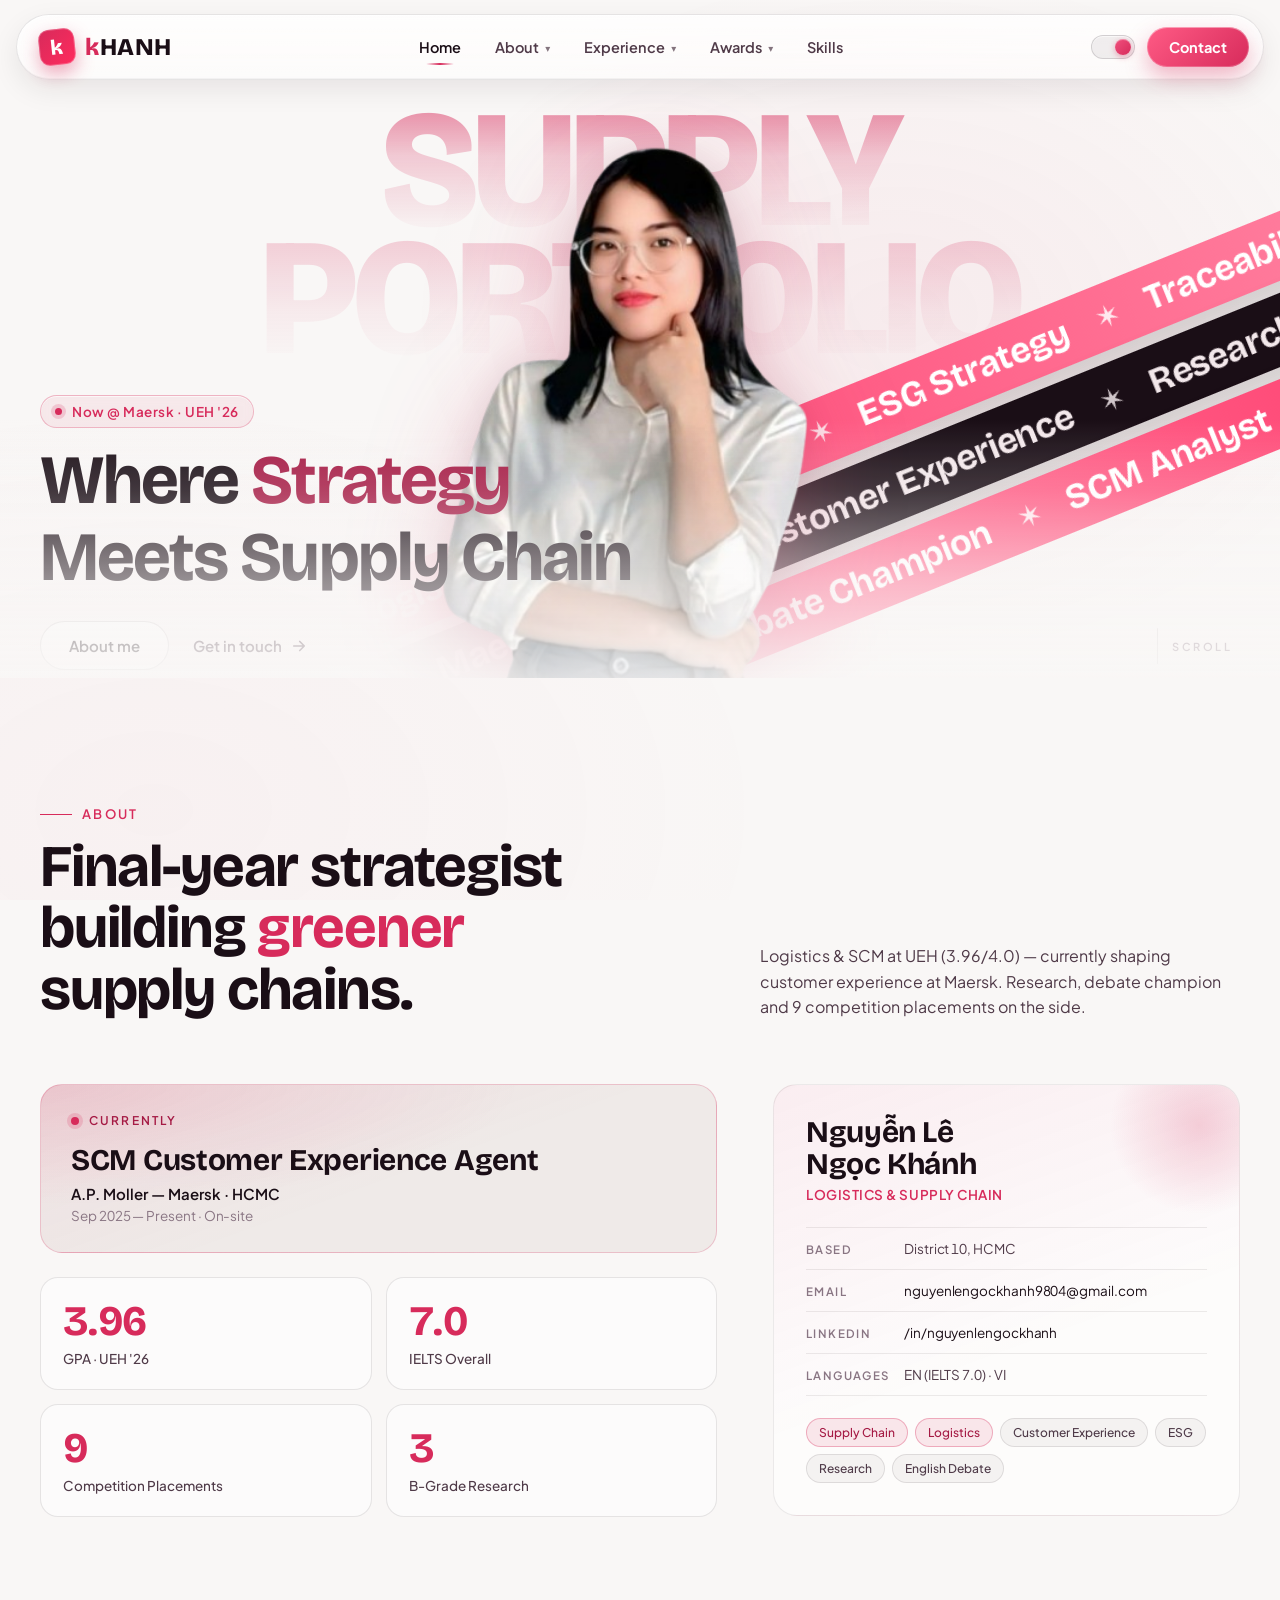
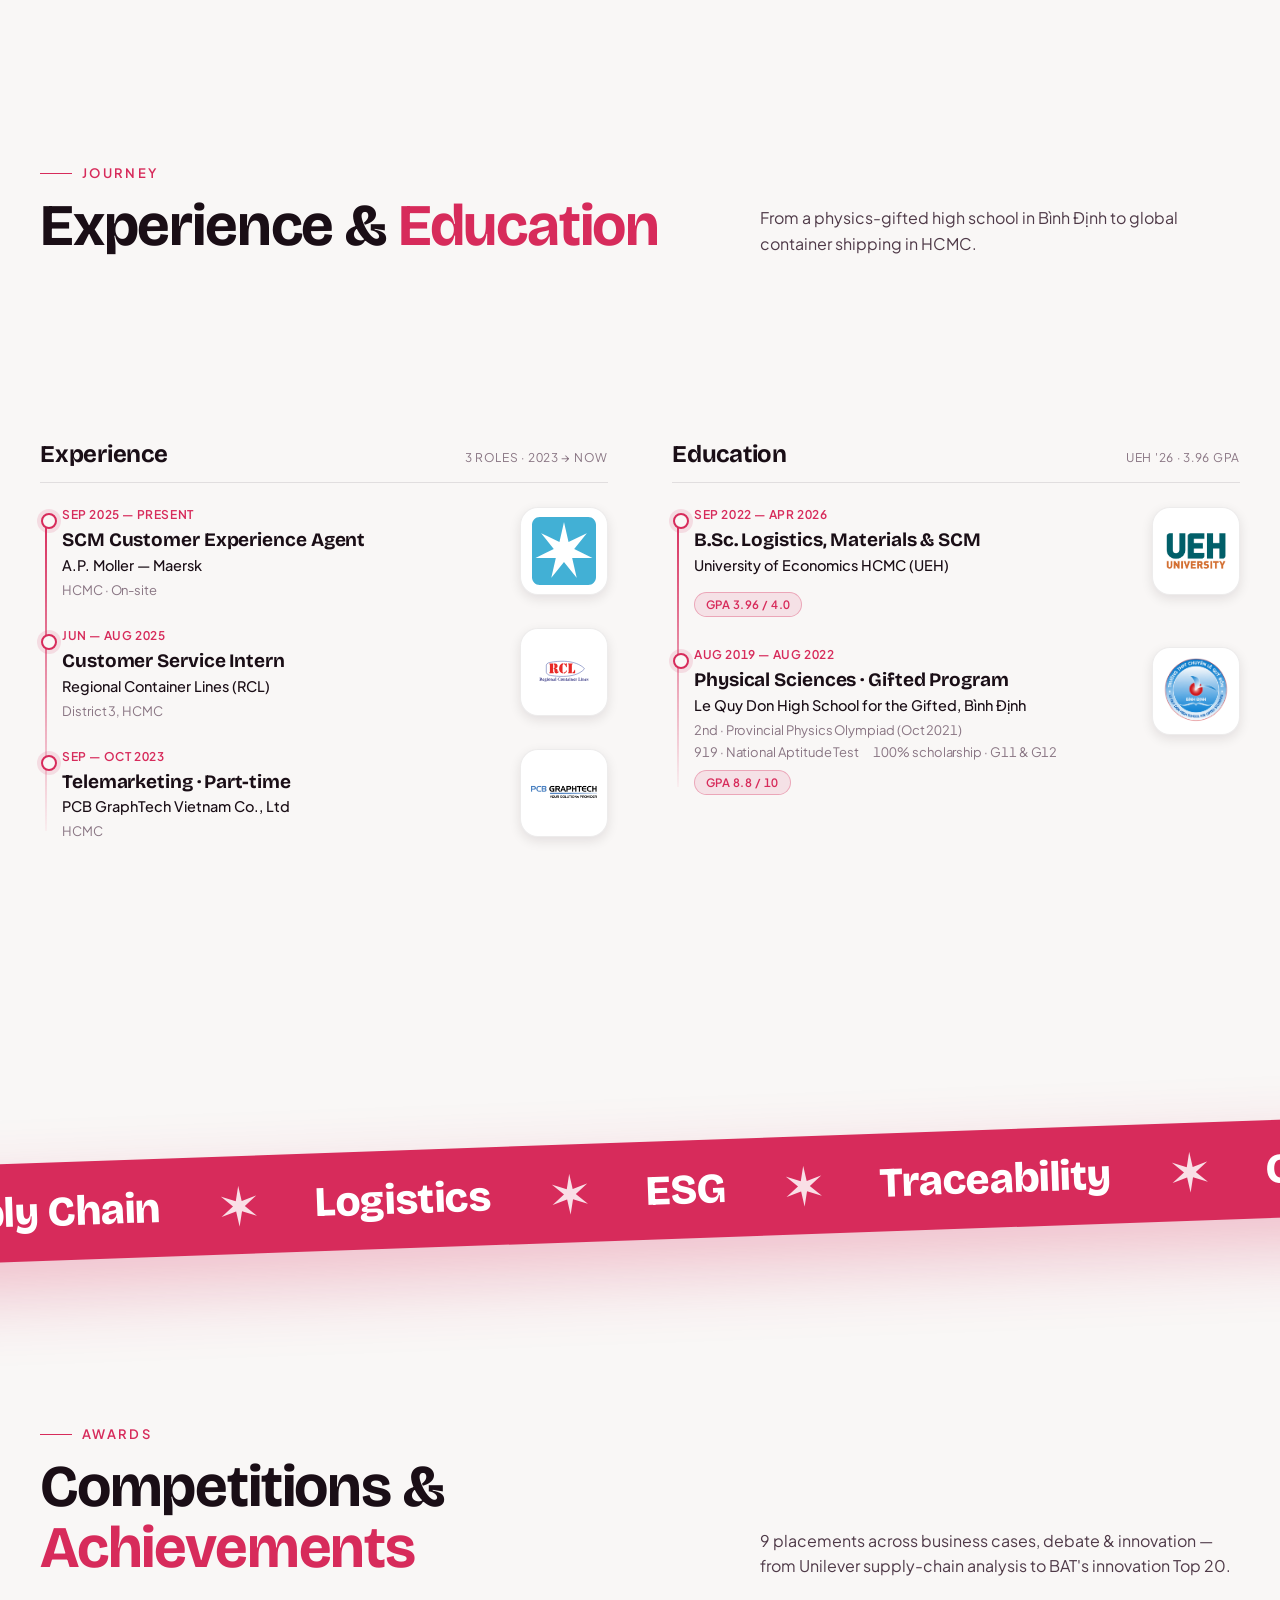
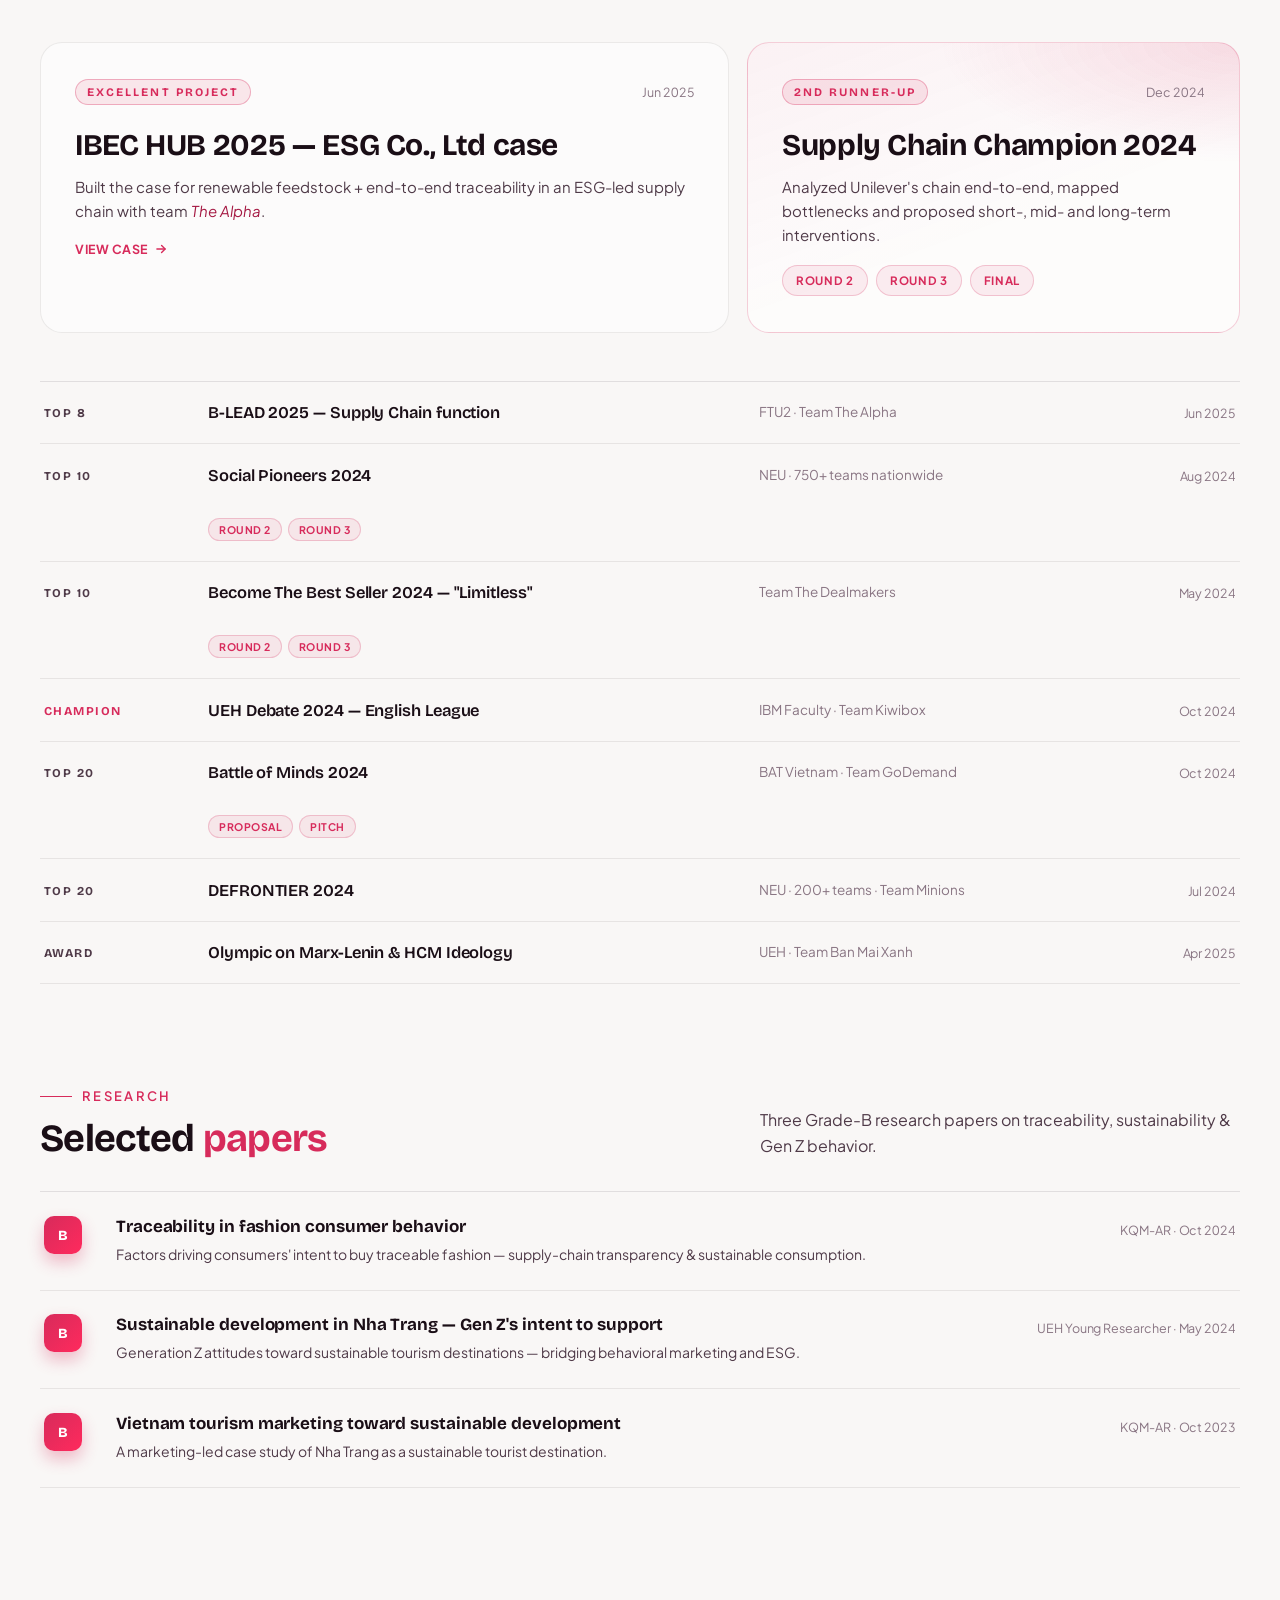
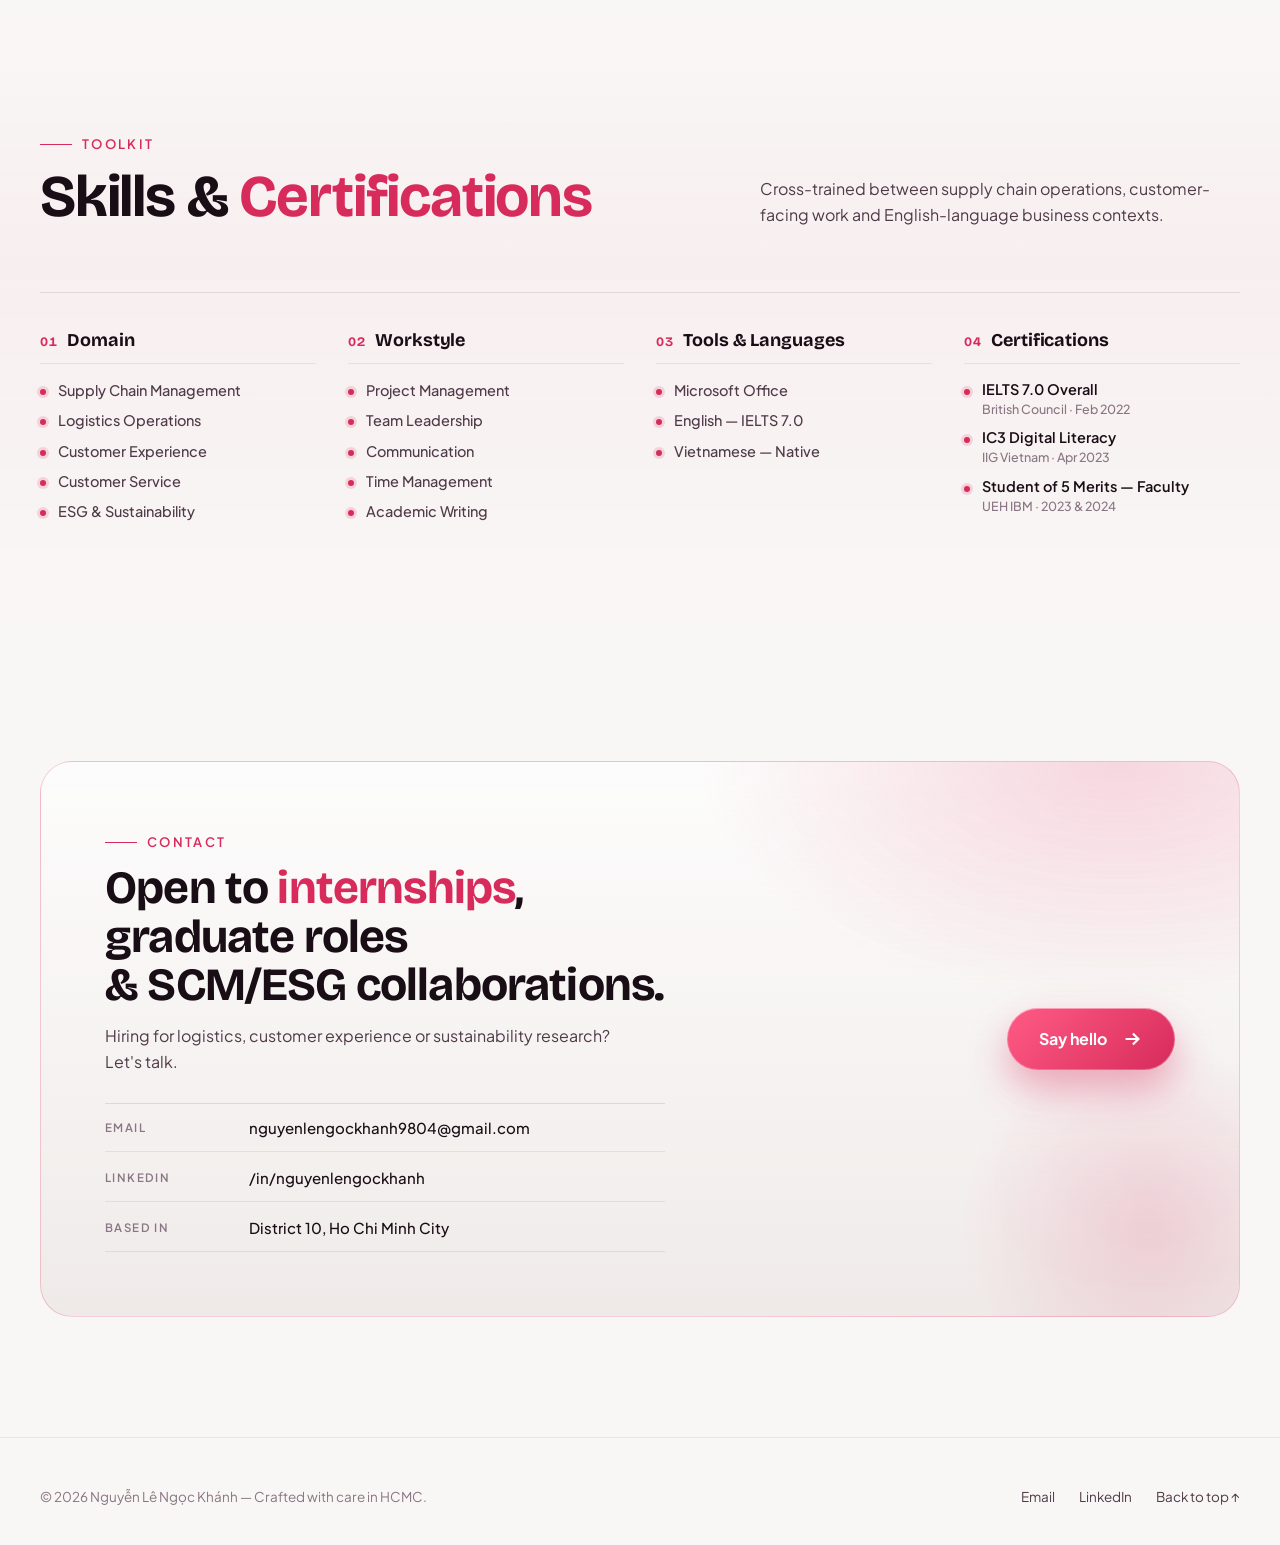
==== commit a8672d54: "add cert" ====
--- a/index.html
+++ b/index.html
@@ -32,6 +32,7 @@
   <link rel="stylesheet" href="css/skills.css">
   <link rel="stylesheet" href="css/marquee.css">
   <link rel="stylesheet" href="css/contact.css">
+  <link rel="stylesheet" href="css/pdf-modal.css">
   <link rel="stylesheet" href="css/responsive.css">
   <link rel="stylesheet" href="css/theme-light.css">
 </head>
@@ -357,13 +358,26 @@
       </div>
 
       <div class="ach-featured stagger">
-        <article class="ach-hero">
+        <article
+          class="ach-hero"
+          data-pdf-trigger="public/competition/ibec/IBQ.pdf"
+          data-pdf-title="IBEC HUB 2025 · The Alpha — Round 3 deck"
+          role="button"
+          tabindex="0"
+          aria-haspopup="dialog"
+        >
           <div class="ach-hero-meta">
-            <span class="ach-trophy">Champion</span>
-            <span class="ach-year tabular">Oct 2024</span>
-          </div>
-          <h3>UEH Debate 2024 — English League</h3>
-          <p>Took the championship in the IBM Faculty English Debate League with team <em>Kiwibox</em>.</p>
+            <span class="ach-trophy">Excellent Project</span>
+            <span class="ach-year tabular">Jun 2025</span>
+          </div>
+          <h3>IBEC HUB 2025 — ESG Co., Ltd case</h3>
+          <p>Built the case for renewable feedstock + end-to-end traceability in an ESG-led supply chain with team <em>The Alpha</em>.</p>
+          <span class="ach-cta">
+            View case
+            <svg width="14" height="14" viewBox="0 0 24 24" fill="none" stroke="currentColor" stroke-width="2.4" stroke-linecap="round" stroke-linejoin="round" aria-hidden="true">
+              <path d="M5 12h14"/><path d="m13 6 6 6-6 6"/>
+            </svg>
+          </span>
         </article>
 
         <article class="ach-hero alt">
@@ -373,16 +387,33 @@
           </div>
           <h3>Supply Chain Champion 2024</h3>
           <p>Analyzed Unilever's chain end-to-end, mapped bottlenecks and proposed short-, mid- and long-term interventions.</p>
+          <div class="ach-cases">
+            <button
+              type="button"
+              class="ach-case-btn"
+              data-pdf-trigger="public/competition/scc/r2.pdf"
+              data-pdf-title="Supply Chain Champion 2024 — Round 2"
+              aria-haspopup="dialog"
+            >Round 2</button>
+            <button
+              type="button"
+              class="ach-case-btn"
+              data-pdf-trigger="public/competition/scc/r3.pdf"
+              data-pdf-title="Supply Chain Champion 2024 — Round 3"
+              aria-haspopup="dialog"
+            >Round 3</button>
+            <button
+              type="button"
+              class="ach-case-btn"
+              data-pdf-trigger="public/competition/scc/r4.pdf"
+              data-pdf-title="Supply Chain Champion 2024 — Final"
+              aria-haspopup="dialog"
+            >Final</button>
+          </div>
         </article>
       </div>
 
       <ul class="ach-list stagger">
-        <li class="ach-row">
-          <span class="ach-rank pink">Excellent Project</span>
-          <span class="ach-name">IBEC HUB 2025 — ESG Co., Ltd case</span>
-          <span class="ach-host">Renewable feedstock + traceability · Team The Alpha</span>
-          <span class="ach-when tabular">Jun 2025</span>
-        </li>
         <li class="ach-row">
           <span class="ach-rank">Top 8</span>
           <span class="ach-name">B-LEAD 2025 — Supply Chain function</span>
@@ -394,18 +425,54 @@
           <span class="ach-name">Social Pioneers 2024</span>
           <span class="ach-host">NEU · 750+ teams nationwide</span>
           <span class="ach-when tabular">Aug 2024</span>
+          <div class="ach-row-docs">
+            <button type="button" class="ach-case-btn compact"
+              data-pdf-trigger="public/competition/social_pioneer/r2.pdf"
+              data-pdf-title="Social Pioneers 2024 — Round 2"
+              aria-haspopup="dialog">Round 2</button>
+            <button type="button" class="ach-case-btn compact"
+              data-pdf-trigger="public/competition/social_pioneer/r3.pdf"
+              data-pdf-title="Social Pioneers 2024 — Round 3"
+              aria-haspopup="dialog">Round 3</button>
+          </div>
         </li>
         <li class="ach-row">
           <span class="ach-rank">Top 10</span>
           <span class="ach-name">Become The Best Seller 2024 — "Limitless"</span>
           <span class="ach-host">Team The Dealmakers</span>
           <span class="ach-when tabular">May 2024</span>
+          <div class="ach-row-docs">
+            <button type="button" class="ach-case-btn compact"
+              data-pdf-trigger="public/competition/become_the_best/r2.pdf"
+              data-pdf-title="Become The Best Seller 2024 — Round 2"
+              aria-haspopup="dialog">Round 2</button>
+            <button type="button" class="ach-case-btn compact"
+              data-pdf-trigger="public/competition/become_the_best/r3.pdf"
+              data-pdf-title="Become The Best Seller 2024 — Round 3"
+              aria-haspopup="dialog">Round 3</button>
+          </div>
+        </li>
+        <li class="ach-row">
+          <span class="ach-rank pink">Champion</span>
+          <span class="ach-name">UEH Debate 2024 — English League</span>
+          <span class="ach-host">IBM Faculty · Team Kiwibox</span>
+          <span class="ach-when tabular">Oct 2024</span>
         </li>
         <li class="ach-row">
           <span class="ach-rank">Top 20</span>
           <span class="ach-name">Battle of Minds 2024</span>
           <span class="ach-host">BAT Vietnam · Team GoDemand</span>
           <span class="ach-when tabular">Oct 2024</span>
+          <div class="ach-row-docs">
+            <button type="button" class="ach-case-btn compact"
+              data-pdf-trigger="public/competition/battle_of_mind/PROPOSAL.pdf"
+              data-pdf-title="Battle of Minds 2024 — Proposal"
+              aria-haspopup="dialog">Proposal</button>
+            <button type="button" class="ach-case-btn compact"
+              data-pdf-trigger="public/competition/battle_of_mind/Pitch.pdf"
+              data-pdf-title="Battle of Minds 2024 — Pitch"
+              aria-haspopup="dialog">Pitch</button>
+          </div>
         </li>
         <li class="ach-row">
           <span class="ach-rank">Top 20</span>
@@ -586,8 +653,48 @@
     </div>
   </footer>
 
+  <!-- PDF viewer modal — opened by any [data-pdf-trigger] via js/pdf-modal.js -->
+  <div class="pdf-modal" id="pdf-modal" aria-hidden="true">
+    <div
+      class="pdf-modal-panel"
+      role="dialog"
+      aria-modal="true"
+      aria-labelledby="pdf-modal-title"
+    >
+      <header class="pdf-modal-head">
+        <span class="pdf-modal-title" id="pdf-modal-title">Project document</span>
+        <a
+          class="pdf-modal-open"
+          href="#"
+          target="_blank"
+          rel="noopener"
+          aria-label="Open in new tab"
+          title="Open in new tab"
+        >
+          <svg width="16" height="16" viewBox="0 0 24 24" fill="none" stroke="currentColor" stroke-width="2" stroke-linecap="round" stroke-linejoin="round" aria-hidden="true">
+            <path d="M14 3h7v7"/>
+            <path d="M21 3l-9 9"/>
+            <path d="M21 13v6a2 2 0 0 1-2 2H5a2 2 0 0 1-2-2V5a2 2 0 0 1 2-2h6"/>
+          </svg>
+        </a>
+        <button
+          class="pdf-modal-close"
+          type="button"
+          aria-label="Close PDF viewer"
+          title="Close"
+        >
+          <svg width="16" height="16" viewBox="0 0 24 24" fill="none" stroke="currentColor" stroke-width="2.2" stroke-linecap="round" aria-hidden="true">
+            <path d="M18 6L6 18"/><path d="M6 6l12 12"/>
+          </svg>
+        </button>
+      </header>
+      <iframe class="pdf-modal-frame" title="Project document"></iframe>
+    </div>
+  </div>
+
   <script src="js/header-effects.js"></script>
   <script src="js/scroll-reveal.js"></script>
   <script src="js/theme-toggle.js"></script>
+  <script src="js/pdf-modal.js"></script>
 </body>
 </html>
--- a/css/base.css
+++ b/css/base.css
@@ -60,9 +60,16 @@
 }
 
 *{box-sizing:border-box}
-html{scroll-behavior:smooth;scroll-padding-top:96px}
+html{
+  scroll-behavior:smooth;
+  scroll-padding-top:96px;
+  /* Clip — not hidden — so we don't create a scroll container that would
+     break `position:sticky` on the nav. Catches rotated/negatively-margined
+     decoration (marquee, tape-stack) that escapes body's overflow-x. */
+  overflow-x:clip;
+}
 html,body{margin:0;background:var(--bg);color:var(--ink);font-family:'Plus Jakarta Sans',system-ui,sans-serif;-webkit-font-smoothing:antialiased;text-rendering:optimizeLegibility}
-body{overflow-x:hidden}
+body{overflow-x:clip}
 a{color:inherit;text-decoration:none}
 img{max-width:100%;display:block}
 
--- a/css/pdf-modal.css
+++ b/css/pdf-modal.css
@@ -0,0 +1,207 @@
+/* ─────────────────────────────────────────────────────────────────────────
+   PDF VIEWER MODAL
+   • Any element with [data-pdf-trigger="<url>"] opens this modal on click.
+   • Panel ≈ 70vw × 85vh on desktop, full-bleed on phones.
+   • Spring open/close, focus trap to the close button, ESC + backdrop close.
+
+   Architecture:
+     .pdf-modal           → fixed-position scrim with backdrop blur
+       .pdf-modal-panel   → the framed window holding the PDF
+         .pdf-modal-head  → title + "open in new tab" + close button
+         .pdf-modal-frame → <iframe> rendering the PDF natively
+   ───────────────────────────────────────────────────────────────────────── */
+
+/* Visual hint that a featured card is clickable. The hover lift + border tint
+   already exist on .ach-hero; we just add the cursor + the "View case" cue. */
+.ach-hero[data-pdf-trigger]{cursor:pointer}
+.ach-hero[data-pdf-trigger]:focus-visible{
+  outline:2px solid var(--pink);
+  outline-offset:4px;
+  border-radius:22px;
+}
+.ach-cta{
+  display:inline-flex;align-items:center;gap:6px;
+  margin-top:18px;
+  color:var(--pink);
+  font-weight:700;font-size:12.5px;
+  letter-spacing:.04em;text-transform:uppercase;
+}
+.ach-cta svg{
+  transition:transform .25s cubic-bezier(.16, 1, .3, 1);
+}
+.ach-hero[data-pdf-trigger]:hover .ach-cta svg{
+  transform:translateX(4px);
+}
+
+/* Multi-case pill row.
+   When one card surfaces several PDFs (rounds, decks, attachments…) we drop
+   the whole-card-clickable pattern and surface explicit pills instead — the
+   user always knows which document a click will open. */
+.ach-cases{
+  display:flex;flex-wrap:wrap;gap:8px;
+  margin-top:18px;
+}
+.ach-case-btn{
+  display:inline-flex;align-items:center;gap:6px;
+  padding:7px 13px;
+  background:rgba(var(--pink-rgb), .08);
+  border:1px solid rgba(var(--pink-rgb), .22);
+  border-radius:999px;
+  color:var(--pink);
+  font:inherit;
+  font-weight:700;font-size:11.5px;
+  letter-spacing:.06em;text-transform:uppercase;
+  cursor:pointer;
+  transition:
+    background .25s ease,
+    border-color .25s ease,
+    color .2s ease,
+    transform 160ms cubic-bezier(.16, 1, .3, 1);
+}
+.ach-case-btn:hover{
+  background:rgba(var(--pink-rgb), .16);
+  border-color:rgba(var(--pink-rgb), .42);
+}
+.ach-case-btn:active{
+  transform:scale(.96);
+}
+.ach-case-btn:focus-visible{
+  outline:2px solid var(--pink);
+  outline-offset:2px;
+}
+
+/* Compact variant — used inside .ach-list rows where vertical rhythm matters.
+   Smaller padding/type so the table stays tabular even with pills attached. */
+.ach-case-btn.compact{
+  padding:4px 10px;
+  font-size:10.5px;
+  letter-spacing:.05em;
+}
+
+/* List-row attachment lane.
+   Lives as the 5th child of .ach-row (which is a 4-col grid). We span the
+   pills under the name + host area so the rank stays visually anchored. */
+.ach-row-docs{
+  grid-column:2 / -1;
+  margin-top:8px;
+  display:flex;flex-wrap:wrap;gap:6px;
+  /* Pills should NOT inherit the row's translate-on-hover slide direction
+     mid-animation — keep them in the same transform context, no overrides. */
+}
+
+/* ── Scrim ──────────────────────────────────────────────────────────────── */
+.pdf-modal{
+  position:fixed;inset:0;
+  z-index:60;
+  display:flex;align-items:center;justify-content:center;
+  padding:24px;
+  background:rgba(7,6,26,.78);
+  -webkit-backdrop-filter:blur(10px) saturate(140%);
+          backdrop-filter:blur(10px) saturate(140%);
+  opacity:0;
+  pointer-events:none;
+  transition:opacity .35s cubic-bezier(.22, 1, .36, 1);
+}
+.pdf-modal.open{
+  opacity:1;
+  pointer-events:auto;
+}
+
+/* ── Panel ──────────────────────────────────────────────────────────────── */
+.pdf-modal-panel{
+  position:relative;
+  width:min(1100px, 70vw);
+  height:min(900px, 85vh);
+  display:flex;flex-direction:column;
+  background:var(--bg-2);
+  border:1px solid var(--line-strong);
+  border-radius:18px;
+  overflow:hidden;
+  box-shadow:
+    0 30px 80px rgba(0,0,0,.45),
+    inset 0 1px 0 rgba(255,255,255,.08);
+  transform:translateY(20px) scale(.96);
+  transition:transform .45s cubic-bezier(.34, 1.56, .64, 1);
+}
+.pdf-modal.open .pdf-modal-panel{
+  transform:translateY(0) scale(1);
+}
+
+/* ── Header bar ─────────────────────────────────────────────────────────── */
+.pdf-modal-head{
+  display:flex;align-items:center;gap:10px;
+  padding:12px 14px 12px 18px;
+  border-bottom:1px solid var(--line);
+  background:rgba(var(--ink-rgb), .04);
+}
+.pdf-modal-title{
+  flex:1;
+  font-family:'Bricolage Grotesque', sans-serif;
+  font-weight:700;font-size:14.5px;
+  color:var(--ink);
+  letter-spacing:-.005em;
+  /* truncate on narrow screens so title bar never wraps */
+  white-space:nowrap;overflow:hidden;text-overflow:ellipsis;
+  min-width:0;
+}
+
+/* ── Buttons (open-in-new-tab + close) ──────────────────────────────────── */
+.pdf-modal-open,
+.pdf-modal-close{
+  display:inline-flex;align-items:center;justify-content:center;
+  width:34px;height:34px;flex-shrink:0;
+  border-radius:10px;
+  background:rgba(var(--ink-rgb), .06);
+  border:1px solid var(--line);
+  color:var(--ink-dim);
+  cursor:pointer;
+  text-decoration:none;
+  transition:
+    background .2s ease,
+    color .2s ease,
+    transform 160ms cubic-bezier(.16, 1, .3, 1);
+}
+.pdf-modal-open:hover,
+.pdf-modal-close:hover{
+  background:rgba(var(--pink-rgb), .14);
+  color:var(--pink);
+  border-color:rgba(var(--pink-rgb), .28);
+}
+.pdf-modal-open:active,
+.pdf-modal-close:active{
+  transform:scale(.92);
+}
+.pdf-modal-open:focus-visible,
+.pdf-modal-close:focus-visible{
+  outline:2px solid var(--pink);
+  outline-offset:2px;
+}
+
+/* ── The actual PDF surface ─────────────────────────────────────────────── */
+.pdf-modal-frame{
+  flex:1;
+  width:100%;
+  border:0;
+  background:#fff;
+}
+
+/* ── Mobile: full-bleed sheet ───────────────────────────────────────────── */
+@media (max-width: 720px){
+  .pdf-modal{padding:12px}
+  .pdf-modal-panel{
+    width:100%;
+    height:92dvh;
+    border-radius:14px;
+  }
+  .pdf-modal-head{padding:10px 10px 10px 14px}
+  .pdf-modal-title{font-size:13.5px}
+}
+
+/* ── Reduced motion ─────────────────────────────────────────────────────── */
+@media (prefers-reduced-motion: reduce){
+  .pdf-modal,
+  .pdf-modal-panel{
+    transition:opacity .2s ease;
+  }
+  .pdf-modal-panel{transform:none}
+}
--- a/css/responsive.css
+++ b/css/responsive.css
@@ -60,19 +60,22 @@
   .skill-groups{grid-template-columns:repeat(2,minmax(0,1fr));gap:32px 28px}
   .research-head{flex-direction:column;align-items:flex-start;gap:14px}
 
-  /* Achievement rows reflow: name + host stacked, rank+when on one line */
+  /* Achievement rows reflow: name + host stacked, rank+when on one line.
+     Optional .ach-row-docs lane drops to its own row below host. */
   .ach-row{
     grid-template-columns:1fr auto;
     grid-template-areas:
       "rank  when"
       "name  name"
-      "host  host";
+      "host  host"
+      "docs  docs";
     gap:6px 12px;padding:18px 4px;
   }
   .ach-rank{grid-area:rank}
   .ach-when{grid-area:when}
   .ach-name{grid-area:name;font-size:16px}
   .ach-host{grid-area:host}
+  .ach-row-docs{grid-area:docs;margin-top:4px}
 
   .research-row{
     grid-template-columns:38px 1fr;
